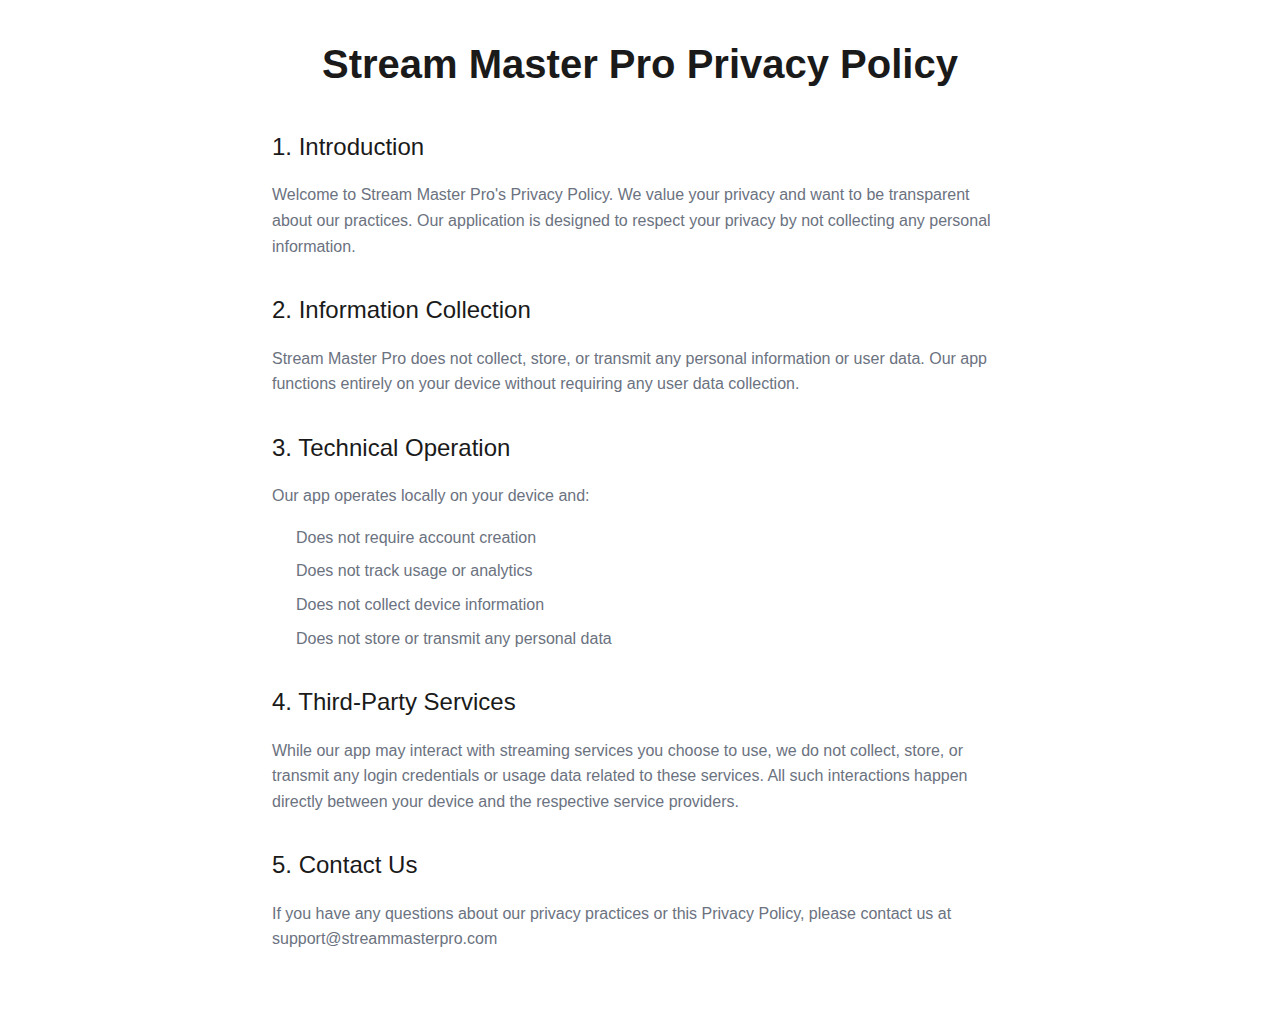
==== privacy-policy.html @ 633daacf "initial" ====
<!DOCTYPE html>
<html lang="en">

<head>
    <meta charset="UTF-8">
    <meta name="viewport" content="width=device-width, initial-scale=1.0">
    <title>Privacy Policy - Stream Master Pro</title>

    <!-- SEO Meta Tags -->
    <meta name="description"
        content="Privacy Policy for Stream Master Pro - Learn how we protect your privacy and handle your data.">
    <meta name="keywords" content="stream master pro, privacy policy, data protection, user privacy">

    <meta property="og:title" content="Privacy Policy - Stream Master Pro">
    <meta property="og:description"
        content="Privacy Policy for Stream Master Pro - Learn how we protect your privacy and handle your data.">
    <meta property="og:image" content="./files/meta-image.jpg">

    <!-- Existing CSS files -->
    <link rel="stylesheet" href="./files/jquery-ui.css">
    <link rel="stylesheet" href="./files/motion-ui.min.css">
    <link href="./files/app.css" rel="stylesheet" type="text/css">

    <!-- Custom styles -->
    <style>
        :root {
            --jive-yellow: #FFD84D;
            --jive-coral: #FF7E65;
            --jive-green: #4CD4A9;
            --jive-purple: #9B7EFF;
            --jive-blue: #65B1FF;
            --primary-900: #1A1A1A;
        }

        body {
            font-family: -apple-system, BlinkMacSystemFont, 'Segoe UI', Roboto, Oxygen, Ubuntu, Cantarell, sans-serif;
            margin: 0;
            padding: 0;
            background-color: white;
        }

        .nav-container {
            padding: 1.5rem 2rem;
            display: flex;
            justify-content: space-between;
            align-items: center;
            max-width: 1200px;
            margin: 0 auto;
        }

        .back-button {
            position: absolute;
            left: 2rem;
            display: flex;
            align-items: center;
            color: var(--primary-900);
            text-decoration: none;
            font-weight: 500;
            transition: color 0.2s;
        }

        .back-button:hover {
            color: var(--jive-coral);
        }

        .privacy-content {
            max-width: 800px;
            margin: 2rem auto;
            padding: 0 2rem;
            line-height: 1.6;
        }

        .privacy-title {
            font-size: 2.5rem;
            font-weight: 700;
            color: var(--primary-900);
            margin-bottom: 2rem;
            text-align: center;
        }

        .privacy-section {
            margin-bottom: 2rem;
        }

        .privacy-section h2 {
            color: var(--primary-900);
            font-size: 1.5rem;
            margin-bottom: 1rem;
        }

        .privacy-section p {
            color: #6B7280;
            margin-bottom: 1rem;
        }

        .privacy-section ul {
            color: #6B7280;
            margin-left: 1.5rem;
            margin-bottom: 1rem;
        }

        .privacy-section li {
            margin-bottom: 0.5rem;
        }
    </style>
</head>

<body>
    <div class="flex flex-col min-h-screen">

        <main class="privacy-content">
            <h1 class="privacy-title">Stream Master Pro Privacy Policy</h1>

            <div class="privacy-section">
                <h2>1. Introduction</h2>
                <p>Welcome to Stream Master Pro's Privacy Policy. We value your privacy and want to be transparent about
                    our practices. Our application is designed to respect your privacy by not collecting any personal
                    information.</p>
            </div>

            <div class="privacy-section">
                <h2>2. Information Collection</h2>
                <p>Stream Master Pro does not collect, store, or transmit any personal information or user data. Our app
                    functions entirely on your device without requiring any user data collection.</p>
            </div>

            <div class="privacy-section">
                <h2>3. Technical Operation</h2>
                <p>Our app operates locally on your device and:</p>
                <ul>
                    <li>Does not require account creation</li>
                    <li>Does not track usage or analytics</li>
                    <li>Does not collect device information</li>
                    <li>Does not store or transmit any personal data</li>
                </ul>
            </div>

            <div class="privacy-section">
                <h2>4. Third-Party Services</h2>
                <p>While our app may interact with streaming services you choose to use, we do not collect, store, or
                    transmit any login credentials or usage data related to these services. All such interactions happen
                    directly between your device and the respective service providers.</p>
            </div>

            <div class="privacy-section">
                <h2>5. Contact Us</h2>
                <p>If you have any questions about our privacy practices or this Privacy Policy, please contact us at
                    support@streammasterpro.com</p>
            </div>
        </main>

    </div>

    <!-- Existing JS files -->
    <script src="./files/jquery.min.js"></script>
    <script src="./files/jquery-ui.min.js"></script>
    <script src="./files/flowbite.min.js"></script>
</body>

</html>
---- files/motion-ui.min.css ----
.slide-in-down.mui-enter{transition-duration:.5s;transition-timing-function:linear;-webkit-transform:translateY(-100%);transform:translateY(-100%);transition-property:opacity,-webkit-transform;transition-property:transform,opacity;transition-property:transform,opacity,-webkit-transform;-webkit-backface-visibility:hidden;backface-visibility:hidden}.slide-in-left.mui-enter,.slide-in-up.mui-enter{transition-duration:.5s;transition-timing-function:linear;transition-property:opacity,-webkit-transform;-webkit-backface-visibility:hidden}.slide-in-down.mui-enter.mui-enter-active{-webkit-transform:translateY(0);transform:translateY(0)}.slide-in-left.mui-enter{-webkit-transform:translateX(-100%);transform:translateX(-100%);transition-property:transform,opacity;transition-property:transform,opacity,-webkit-transform;backface-visibility:hidden}.slide-in-left.mui-enter.mui-enter-active{-webkit-transform:translateX(0);transform:translateX(0)}.slide-in-up.mui-enter{-webkit-transform:translateY(100%);transform:translateY(100%);transition-property:transform,opacity;transition-property:transform,opacity,-webkit-transform;backface-visibility:hidden}.slide-in-right.mui-enter,.slide-out-down.mui-leave{transition-duration:.5s;transition-timing-function:linear;transition-property:opacity,-webkit-transform;-webkit-backface-visibility:hidden}.slide-in-up.mui-enter.mui-enter-active{-webkit-transform:translateY(0);transform:translateY(0)}.slide-in-right.mui-enter{-webkit-transform:translateX(100%);transform:translateX(100%);transition-property:transform,opacity;transition-property:transform,opacity,-webkit-transform;backface-visibility:hidden}.slide-in-right.mui-enter.mui-enter-active{-webkit-transform:translateX(0);transform:translateX(0)}.slide-out-down.mui-leave{-webkit-transform:translateY(0);transform:translateY(0);transition-property:transform,opacity;transition-property:transform,opacity,-webkit-transform;backface-visibility:hidden}.slide-out-right.mui-leave,.slide-out-up.mui-leave{transition-property:opacity,-webkit-transform;-webkit-backface-visibility:hidden;transition-duration:.5s;transition-timing-function:linear}.slide-out-down.mui-leave.mui-leave-active{-webkit-transform:translateY(100%);transform:translateY(100%)}.slide-out-right.mui-leave{-webkit-transform:translateX(0);transform:translateX(0);transition-property:transform,opacity;transition-property:transform,opacity,-webkit-transform;backface-visibility:hidden}.slide-out-right.mui-leave.mui-leave-active{-webkit-transform:translateX(100%);transform:translateX(100%)}.slide-out-up.mui-leave{-webkit-transform:translateY(0);transform:translateY(0);transition-property:transform,opacity;transition-property:transform,opacity,-webkit-transform;backface-visibility:hidden}.slide-out-up.mui-leave.mui-leave-active{-webkit-transform:translateY(-100%);transform:translateY(-100%)}.slide-out-left.mui-leave{transition-duration:.5s;transition-timing-function:linear;-webkit-transform:translateX(0);transform:translateX(0);transition-property:opacity,-webkit-transform;transition-property:transform,opacity;transition-property:transform,opacity,-webkit-transform;-webkit-backface-visibility:hidden;backface-visibility:hidden}.fade-in.mui-enter,.fade-out.mui-leave{transition-property:opacity;transition-duration:.5s;transition-timing-function:linear}.slide-out-left.mui-leave.mui-leave-active{-webkit-transform:translateX(-100%);transform:translateX(-100%)}.fade-in.mui-enter{opacity:0}.fade-in.mui-enter.mui-enter-active,.fade-out.mui-leave{opacity:1}.fade-out.mui-leave.mui-leave-active{opacity:0}.hinge-in-from-top.mui-enter{transition-duration:.5s;transition-timing-function:linear;-webkit-transform:perspective(2000px) rotateX(-90deg);transform:perspective(2000px) rotateX(-90deg);-webkit-transform-origin:top;transform-origin:top;transition-property:opacity,-webkit-transform;transition-property:transform,opacity;transition-property:transform,opacity,-webkit-transform;opacity:0}.hinge-in-from-bottom.mui-enter,.hinge-in-from-right.mui-enter{transition-duration:.5s;transition-timing-function:linear;transition-property:opacity,-webkit-transform}.hinge-in-from-top.mui-enter.mui-enter-active{-webkit-transform:perspective(2000px) rotate(0);transform:perspective(2000px) rotate(0);opacity:1}.hinge-in-from-right.mui-enter{-webkit-transform:perspective(2000px) rotateY(-90deg);transform:perspective(2000px) rotateY(-90deg);-webkit-transform-origin:right;transform-origin:right;transition-property:transform,opacity;transition-property:transform,opacity,-webkit-transform;opacity:0}.hinge-in-from-right.mui-enter.mui-enter-active{-webkit-transform:perspective(2000px) rotate(0);transform:perspective(2000px) rotate(0);opacity:1}.hinge-in-from-bottom.mui-enter{-webkit-transform:perspective(2000px) rotateX(90deg);transform:perspective(2000px) rotateX(90deg);-webkit-transform-origin:bottom;transform-origin:bottom;transition-property:transform,opacity;transition-property:transform,opacity,-webkit-transform;opacity:0}.hinge-in-from-left.mui-enter,.hinge-in-from-middle-x.mui-enter{transition-duration:.5s;transition-timing-function:linear;transition-property:opacity,-webkit-transform}.hinge-in-from-bottom.mui-enter.mui-enter-active{-webkit-transform:perspective(2000px) rotate(0);transform:perspective(2000px) rotate(0);opacity:1}.hinge-in-from-left.mui-enter{-webkit-transform:perspective(2000px) rotateY(90deg);transform:perspective(2000px) rotateY(90deg);-webkit-transform-origin:left;transform-origin:left;transition-property:transform,opacity;transition-property:transform,opacity,-webkit-transform;opacity:0}.hinge-in-from-left.mui-enter.mui-enter-active{-webkit-transform:perspective(2000px) rotate(0);transform:perspective(2000px) rotate(0);opacity:1}.hinge-in-from-middle-x.mui-enter{-webkit-transform:perspective(2000px) rotateX(-90deg);transform:perspective(2000px) rotateX(-90deg);-webkit-transform-origin:center;transform-origin:center;transition-property:transform,opacity;transition-property:transform,opacity,-webkit-transform;opacity:0}.hinge-in-from-middle-y.mui-enter,.hinge-out-from-top.mui-leave{transition-duration:.5s;transition-timing-function:linear;transition-property:opacity,-webkit-transform}.hinge-in-from-middle-x.mui-enter.mui-enter-active{-webkit-transform:perspective(2000px) rotate(0);transform:perspective(2000px) rotate(0);opacity:1}.hinge-in-from-middle-y.mui-enter{-webkit-transform:perspective(2000px) rotateY(-90deg);transform:perspective(2000px) rotateY(-90deg);-webkit-transform-origin:center;transform-origin:center;transition-property:transform,opacity;transition-property:transform,opacity,-webkit-transform;opacity:0}.hinge-in-from-middle-y.mui-enter.mui-enter-active{-webkit-transform:perspective(2000px) rotate(0);transform:perspective(2000px) rotate(0);opacity:1}.hinge-out-from-top.mui-leave{-webkit-transform:perspective(2000px) rotate(0);transform:perspective(2000px) rotate(0);-webkit-transform-origin:top;transform-origin:top;transition-property:transform,opacity;transition-property:transform,opacity,-webkit-transform;opacity:1}.hinge-out-from-bottom.mui-leave,.hinge-out-from-right.mui-leave{transition-duration:.5s;transition-timing-function:linear;transition-property:opacity,-webkit-transform}.hinge-out-from-top.mui-leave.mui-leave-active{-webkit-transform:perspective(2000px) rotateX(-90deg);transform:perspective(2000px) rotateX(-90deg);opacity:0}.hinge-out-from-right.mui-leave{-webkit-transform:perspective(2000px) rotate(0);transform:perspective(2000px) rotate(0);-webkit-transform-origin:right;transform-origin:right;transition-property:transform,opacity;transition-property:transform,opacity,-webkit-transform;opacity:1}.hinge-out-from-right.mui-leave.mui-leave-active{-webkit-transform:perspective(2000px) rotateY(-90deg);transform:perspective(2000px) rotateY(-90deg);opacity:0}.hinge-out-from-bottom.mui-leave{-webkit-transform:perspective(2000px) rotate(0);transform:perspective(2000px) rotate(0);-webkit-transform-origin:bottom;transform-origin:bottom;transition-property:transform,opacity;transition-property:transform,opacity,-webkit-transform;opacity:1}.hinge-out-from-left.mui-leave,.hinge-out-from-middle-x.mui-leave{transition-duration:.5s;transition-timing-function:linear;transition-property:opacity,-webkit-transform}.hinge-out-from-bottom.mui-leave.mui-leave-active{-webkit-transform:perspective(2000px) rotateX(90deg);transform:perspective(2000px) rotateX(90deg);opacity:0}.hinge-out-from-left.mui-leave{-webkit-transform:perspective(2000px) rotate(0);transform:perspective(2000px) rotate(0);-webkit-transform-origin:left;transform-origin:left;transition-property:transform,opacity;transition-property:transform,opacity,-webkit-transform;opacity:1}.hinge-out-from-left.mui-leave.mui-leave-active{-webkit-transform:perspective(2000px) rotateY(90deg);transform:perspective(2000px) rotateY(90deg);opacity:0}.hinge-out-from-middle-x.mui-leave{-webkit-transform:perspective(2000px) rotate(0);transform:perspective(2000px) rotate(0);-webkit-transform-origin:center;transform-origin:center;transition-property:transform,opacity;transition-property:transform,opacity,-webkit-transform;opacity:1}.hinge-out-from-middle-y.mui-leave,.scale-in-up.mui-enter{transition-duration:.5s;transition-timing-function:linear;transition-property:opacity,-webkit-transform}.hinge-out-from-middle-x.mui-leave.mui-leave-active{-webkit-transform:perspective(2000px) rotateX(-90deg);transform:perspective(2000px) rotateX(-90deg);opacity:0}.hinge-out-from-middle-y.mui-leave{-webkit-transform:perspective(2000px) rotate(0);transform:perspective(2000px) rotate(0);-webkit-transform-origin:center;transform-origin:center;transition-property:transform,opacity;transition-property:transform,opacity,-webkit-transform;opacity:1}.hinge-out-from-middle-y.mui-leave.mui-leave-active{-webkit-transform:perspective(2000px) rotateY(-90deg);transform:perspective(2000px) rotateY(-90deg);opacity:0}.scale-in-up.mui-enter{-webkit-transform:scale(.5);transform:scale(.5);transition-property:transform,opacity;transition-property:transform,opacity,-webkit-transform;opacity:0}.scale-in-down.mui-enter,.scale-out-up.mui-leave{transition-duration:.5s;transition-timing-function:linear;transition-property:opacity,-webkit-transform}.scale-in-up.mui-enter.mui-enter-active{-webkit-transform:scale(1);transform:scale(1);opacity:1}.scale-in-down.mui-enter{-webkit-transform:scale(1.5);transform:scale(1.5);transition-property:transform,opacity;transition-property:transform,opacity,-webkit-transform;opacity:0}.scale-in-down.mui-enter.mui-enter-active{-webkit-transform:scale(1);transform:scale(1);opacity:1}.scale-out-up.mui-leave{-webkit-transform:scale(1);transform:scale(1);transition-property:transform,opacity;transition-property:transform,opacity,-webkit-transform;opacity:1}.scale-out-down.mui-leave,.spin-in.mui-enter{transition-duration:.5s;transition-timing-function:linear;transition-property:opacity,-webkit-transform}.scale-out-up.mui-leave.mui-leave-active{-webkit-transform:scale(1.5);transform:scale(1.5);opacity:0}.scale-out-down.mui-leave{-webkit-transform:scale(1);transform:scale(1);transition-property:transform,opacity;transition-property:transform,opacity,-webkit-transform;opacity:1}.scale-out-down.mui-leave.mui-leave-active{-webkit-transform:scale(.5);transform:scale(.5);opacity:0}.spin-in.mui-enter{-webkit-transform:rotate(-.75turn);transform:rotate(-.75turn);transition-property:transform,opacity;transition-property:transform,opacity,-webkit-transform;opacity:0}.spin-in-ccw.mui-enter,.spin-out.mui-leave{transition-property:opacity,-webkit-transform;transition-duration:.5s;transition-timing-function:linear}.spin-in.mui-enter.mui-enter-active{-webkit-transform:rotate(0);transform:rotate(0);opacity:1}.spin-out.mui-leave{-webkit-transform:rotate(0);transform:rotate(0);transition-property:transform,opacity;transition-property:transform,opacity,-webkit-transform;opacity:1}.spin-out.mui-leave.mui-leave-active{-webkit-transform:rotate(.75turn);transform:rotate(.75turn);opacity:0}.spin-in-ccw.mui-enter{-webkit-transform:rotate(.75turn);transform:rotate(.75turn);transition-property:transform,opacity;transition-property:transform,opacity,-webkit-transform;opacity:0}.spin-in-ccw.mui-enter.mui-enter-active{-webkit-transform:rotate(0);transform:rotate(0);opacity:1}.spin-out-ccw.mui-leave{transition-duration:.5s;transition-timing-function:linear;-webkit-transform:rotate(0);transform:rotate(0);transition-property:opacity,-webkit-transform;transition-property:transform,opacity;transition-property:transform,opacity,-webkit-transform;opacity:1}.spin-out-ccw.mui-leave.mui-leave-active{-webkit-transform:rotate(-.75turn);transform:rotate(-.75turn);opacity:0}.slow{transition-duration:750ms!important}.linear{transition-timing-function:linear!important;-webkit-animation-timing-function:linear!important;animation-timing-function:linear!important}.ease{transition-timing-function:ease!important;-webkit-animation-timing-function:ease!important;animation-timing-function:ease!important}.ease-in{transition-timing-function:ease-in!important;-webkit-animation-timing-function:ease-in!important;animation-timing-function:ease-in!important}.ease-out{transition-timing-function:ease-out!important;-webkit-animation-timing-function:ease-out!important;animation-timing-function:ease-out!important}.ease-in-out{transition-timing-function:ease-in-out!important;-webkit-animation-timing-function:ease-in-out!important;animation-timing-function:ease-in-out!important}.bounce-in{transition-timing-function:cubic-bezier(.485,.155,.24,1.245)!important;-webkit-animation-timing-function:cubic-bezier(.485,.155,.24,1.245)!important;animation-timing-function:cubic-bezier(.485,.155,.24,1.245)!important}.bounce-out{transition-timing-function:cubic-bezier(.485,.155,.515,.845)!important;-webkit-animation-timing-function:cubic-bezier(.485,.155,.515,.845)!important;animation-timing-function:cubic-bezier(.485,.155,.515,.845)!important}.bounce-in-out{transition-timing-function:cubic-bezier(.76,-.245,.24,1.245)!important;-webkit-animation-timing-function:cubic-bezier(.76,-.245,.24,1.245)!important;animation-timing-function:cubic-bezier(.76,-.245,.24,1.245)!important}.short-delay{transition-delay:.3s!important;-webkit-animation-delay:.3s!important;animation-delay:.3s!important}.long-delay{transition-delay:.7s!important;-webkit-animation-delay:.7s!important;animation-delay:.7s!important}.shake{-webkit-animation-name:shake-7;animation-name:shake-7}@-webkit-keyframes shake-7{0%,10%,20%,30%,40%,50%,60%,70%,80%,90%{-webkit-transform:translateX(7%);transform:translateX(7%)}15%,25%,35%,45%,5%,55%,65%,75%,85%,95%{-webkit-transform:translateX(-7%);transform:translateX(-7%)}}@keyframes shake-7{0%,10%,20%,30%,40%,50%,60%,70%,80%,90%{-webkit-transform:translateX(7%);transform:translateX(7%)}15%,25%,35%,45%,5%,55%,65%,75%,85%,95%{-webkit-transform:translateX(-7%);transform:translateX(-7%)}}.spin-cw{-webkit-animation-name:spin-cw-1turn;animation-name:spin-cw-1turn}@-webkit-keyframes spin-cw-1turn{0%{-webkit-transform:rotate(-1turn);transform:rotate(-1turn)}100%{-webkit-transform:rotate(0);transform:rotate(0)}}.spin-ccw{-webkit-animation-name:spin-cw-1turn;animation-name:spin-cw-1turn}@keyframes spin-cw-1turn{0%,100%{-webkit-transform:rotate(0);transform:rotate(0)}100%{-webkit-transform:rotate(1turn);transform:rotate(1turn)}}.wiggle{-webkit-animation-name:wiggle-7deg;animation-name:wiggle-7deg}@-webkit-keyframes wiggle-7deg{40%,50%,60%{-webkit-transform:rotate(7deg);transform:rotate(7deg)}35%,45%,55%,65%{-webkit-transform:rotate(-7deg);transform:rotate(-7deg)}0%,100%,30%,70%{-webkit-transform:rotate(0);transform:rotate(0)}}@keyframes wiggle-7deg{40%,50%,60%{-webkit-transform:rotate(7deg);transform:rotate(7deg)}35%,45%,55%,65%{-webkit-transform:rotate(-7deg);transform:rotate(-7deg)}0%,100%,30%,70%{-webkit-transform:rotate(0);transform:rotate(0)}}.shake,.spin-ccw,.spin-cw,.wiggle{-webkit-animation-duration:.5s;animation-duration:.5s}.infinite{-webkit-animation-iteration-count:infinite;animation-iteration-count:infinite}.slow{-webkit-animation-duration:750ms!important;animation-duration:750ms!important}.fast{transition-duration:250ms!important;-webkit-animation-duration:250ms!important;animation-duration:250ms!important}
---- files/app.css ----
/*
! tailwindcss v3.3.3 | MIT License | https://tailwindcss.com
*/

/*
1. Prevent padding and border from affecting element width. (https://github.com/mozdevs/cssremedy/issues/4)
2. Allow adding a border to an element by just adding a border-width. (https://github.com/tailwindcss/tailwindcss/pull/116)
*/

*,
::before,
::after {
  box-sizing: border-box;
  /* 1 */
  border-width: 0;
  /* 2 */
  border-style: solid;
  /* 2 */
  border-color: #E5E7EB;
  /* 2 */
}

::before,
::after {
  --tw-content: '';
}

/*
1. Use a consistent sensible line-height in all browsers.
2. Prevent adjustments of font size after orientation changes in iOS.
3. Use a more readable tab size.
4. Use the user's configured `sans` font-family by default.
5. Use the user's configured `sans` font-feature-settings by default.
6. Use the user's configured `sans` font-variation-settings by default.
*/

html {
  line-height: 1.5;
  /* 1 */
  -webkit-text-size-adjust: 100%;
  /* 2 */
  -moz-tab-size: 4;
  /* 3 */
  -o-tab-size: 4;
     tab-size: 4;
  /* 3 */
  font-family: Uncut Sans, ui-sans-serif, system-ui, -apple-system, BlinkMacSystemFont, "Segoe UI", Roboto, "Helvetica Neue", Arial, "Noto Sans", sans-serif, "Apple Color Emoji", "Segoe UI Emoji", "Segoe UI Symbol", "Noto Color Emoji";
  /* 4 */
  font-feature-settings: normal;
  /* 5 */
  font-variation-settings: normal;
  /* 6 */
}

/*
1. Remove the margin in all browsers.
2. Inherit line-height from `html` so users can set them as a class directly on the `html` element.
*/

body {
  margin: 0;
  /* 1 */
  line-height: inherit;
  /* 2 */
}

/*
1. Add the correct height in Firefox.
2. Correct the inheritance of border color in Firefox. (https://bugzilla.mozilla.org/show_bug.cgi?id=190655)
3. Ensure horizontal rules are visible by default.
*/

hr {
  height: 0;
  /* 1 */
  color: inherit;
  /* 2 */
  border-top-width: 1px;
  /* 3 */
}

/*
Add the correct text decoration in Chrome, Edge, and Safari.
*/

abbr:where([title]) {
  -webkit-text-decoration: underline dotted;
          text-decoration: underline dotted;
}

/*
Remove the default font size and weight for headings.
*/

h1,
h2,
h3,
h4,
h5,
h6 {
  font-size: inherit;
  font-weight: inherit;
}

/*
Reset links to optimize for opt-in styling instead of opt-out.
*/

a {
  color: inherit;
  text-decoration: inherit;
}

/*
Add the correct font weight in Edge and Safari.
*/

b,
strong {
  font-weight: bolder;
}

/*
1. Use the user's configured `mono` font family by default.
2. Correct the odd `em` font sizing in all browsers.
*/

code,
kbd,
samp,
pre {
  font-family: ui-monospace, SFMono-Regular, Menlo, Monaco, Consolas, "Liberation Mono", "Courier New", monospace;
  /* 1 */
  font-size: 1em;
  /* 2 */
}

/*
Add the correct font size in all browsers.
*/

small {
  font-size: 80%;
}

/*
Prevent `sub` and `sup` elements from affecting the line height in all browsers.
*/

sub,
sup {
  font-size: 75%;
  line-height: 0;
  position: relative;
  vertical-align: baseline;
}

sub {
  bottom: -0.25em;
}

sup {
  top: -0.5em;
}

/*
1. Remove text indentation from table contents in Chrome and Safari. (https://bugs.chromium.org/p/chromium/issues/detail?id=999088, https://bugs.webkit.org/show_bug.cgi?id=201297)
2. Correct table border color inheritance in all Chrome and Safari. (https://bugs.chromium.org/p/chromium/issues/detail?id=935729, https://bugs.webkit.org/show_bug.cgi?id=195016)
3. Remove gaps between table borders by default.
*/

table {
  text-indent: 0;
  /* 1 */
  border-color: inherit;
  /* 2 */
  border-collapse: collapse;
  /* 3 */
}

/*
1. Change the font styles in all browsers.
2. Remove the margin in Firefox and Safari.
3. Remove default padding in all browsers.
*/

button,
input,
optgroup,
select,
textarea {
  font-family: inherit;
  /* 1 */
  font-feature-settings: inherit;
  /* 1 */
  font-variation-settings: inherit;
  /* 1 */
  font-size: 100%;
  /* 1 */
  font-weight: inherit;
  /* 1 */
  line-height: inherit;
  /* 1 */
  color: inherit;
  /* 1 */
  margin: 0;
  /* 2 */
  padding: 0;
  /* 3 */
}

/*
Remove the inheritance of text transform in Edge and Firefox.
*/

button,
select {
  text-transform: none;
}

/*
1. Correct the inability to style clickable types in iOS and Safari.
2. Remove default button styles.
*/

button,
[type='button'],
[type='reset'],
[type='submit'] {
  -webkit-appearance: button;
  /* 1 */
  background-color: transparent;
  /* 2 */
  background-image: none;
  /* 2 */
}

/*
Use the modern Firefox focus style for all focusable elements.
*/

:-moz-focusring {
  outline: auto;
}

/*
Remove the additional `:invalid` styles in Firefox. (https://github.com/mozilla/gecko-dev/blob/2f9eacd9d3d995c937b4251a5557d95d494c9be1/layout/style/res/forms.css#L728-L737)
*/

:-moz-ui-invalid {
  box-shadow: none;
}

/*
Add the correct vertical alignment in Chrome and Firefox.
*/

progress {
  vertical-align: baseline;
}

/*
Correct the cursor style of increment and decrement buttons in Safari.
*/

::-webkit-inner-spin-button,
::-webkit-outer-spin-button {
  height: auto;
}

/*
1. Correct the odd appearance in Chrome and Safari.
2. Correct the outline style in Safari.
*/

[type='search'] {
  -webkit-appearance: textfield;
  /* 1 */
  outline-offset: -2px;
  /* 2 */
}

/*
Remove the inner padding in Chrome and Safari on macOS.
*/

::-webkit-search-decoration {
  -webkit-appearance: none;
}

/*
1. Correct the inability to style clickable types in iOS and Safari.
2. Change font properties to `inherit` in Safari.
*/

::-webkit-file-upload-button {
  -webkit-appearance: button;
  /* 1 */
  font: inherit;
  /* 2 */
}

/*
Add the correct display in Chrome and Safari.
*/

summary {
  display: list-item;
}

/*
Removes the default spacing and border for appropriate elements.
*/

blockquote,
dl,
dd,
h1,
h2,
h3,
h4,
h5,
h6,
hr,
figure,
p,
pre {
  margin: 0;
}

fieldset {
  margin: 0;
  padding: 0;
}

legend {
  padding: 0;
}

ol,
ul,
menu {
  list-style: none;
  margin: 0;
  padding: 0;
}

/*
Reset default styling for dialogs.
*/

dialog {
  padding: 0;
}

/*
Prevent resizing textareas horizontally by default.
*/

textarea {
  resize: vertical;
}

/*
1. Reset the default placeholder opacity in Firefox. (https://github.com/tailwindlabs/tailwindcss/issues/3300)
2. Set the default placeholder color to the user's configured gray 400 color.
*/

input::-moz-placeholder, textarea::-moz-placeholder {
  opacity: 1;
  /* 1 */
  color: #9CA3AF;
  /* 2 */
}

input::placeholder,
textarea::placeholder {
  opacity: 1;
  /* 1 */
  color: #9CA3AF;
  /* 2 */
}

/*
Set the default cursor for buttons.
*/

button,
[role="button"] {
  cursor: pointer;
}

/*
Make sure disabled buttons don't get the pointer cursor.
*/

:disabled {
  cursor: default;
}

/*
1. Make replaced elements `display: block` by default. (https://github.com/mozdevs/cssremedy/issues/14)
2. Add `vertical-align: middle` to align replaced elements more sensibly by default. (https://github.com/jensimmons/cssremedy/issues/14#issuecomment-634934210)
   This can trigger a poorly considered lint error in some tools but is included by design.
*/

img,
svg,
video,
canvas,
audio,
iframe,
embed,
object {
  display: block;
  /* 1 */
  vertical-align: middle;
  /* 2 */
}

/*
Constrain images and videos to the parent width and preserve their intrinsic aspect ratio. (https://github.com/mozdevs/cssremedy/issues/14)
*/

img,
video {
  max-width: 100%;
  height: auto;
}

/* Make elements with the HTML hidden attribute stay hidden by default */

[hidden] {
  display: none;
}

.tooltip-arrow,.tooltip-arrow:before {
  position: absolute;
  width: 8px;
  height: 8px;
  background: inherit;
}

.tooltip-arrow {
  visibility: hidden;
}

.tooltip-arrow:before {
  content: "";
  visibility: visible;
  transform: rotate(45deg);
}

[data-tooltip-style^='light'] + .tooltip > .tooltip-arrow:before {
  border-style: solid;
  border-color: #e5e7eb;
}

[data-tooltip-style^='light'] + .tooltip[data-popper-placement^='top'] > .tooltip-arrow:before {
  border-bottom-width: 1px;
  border-right-width: 1px;
}

[data-tooltip-style^='light'] + .tooltip[data-popper-placement^='right'] > .tooltip-arrow:before {
  border-bottom-width: 1px;
  border-left-width: 1px;
}

[data-tooltip-style^='light'] + .tooltip[data-popper-placement^='bottom'] > .tooltip-arrow:before {
  border-top-width: 1px;
  border-left-width: 1px;
}

[data-tooltip-style^='light'] + .tooltip[data-popper-placement^='left'] > .tooltip-arrow:before {
  border-top-width: 1px;
  border-right-width: 1px;
}

.tooltip[data-popper-placement^='top'] > .tooltip-arrow {
  bottom: -4px;
}

.tooltip[data-popper-placement^='bottom'] > .tooltip-arrow {
  top: -4px;
}

.tooltip[data-popper-placement^='left'] > .tooltip-arrow {
  right: -4px;
}

.tooltip[data-popper-placement^='right'] > .tooltip-arrow {
  left: -4px;
}

.tooltip.invisible > .tooltip-arrow:before {
  visibility: hidden;
}

[data-popper-arrow],[data-popper-arrow]:before {
  position: absolute;
  width: 8px;
  height: 8px;
  background: inherit;
}

[data-popper-arrow] {
  visibility: hidden;
}

[data-popper-arrow]:before {
  content: "";
  visibility: visible;
  transform: rotate(45deg);
}

[data-popper-arrow]:after {
  content: "";
  visibility: visible;
  transform: rotate(45deg);
  position: absolute;
  width: 9px;
  height: 9px;
  background: inherit;
}

[role="tooltip"] > [data-popper-arrow]:before {
  border-style: solid;
  border-color: #e5e7eb;
}

.dark [role="tooltip"] > [data-popper-arrow]:before {
  border-style: solid;
  border-color: #4b5563;
}

[role="tooltip"] > [data-popper-arrow]:after {
  border-style: solid;
  border-color: #e5e7eb;
}

.dark [role="tooltip"] > [data-popper-arrow]:after {
  border-style: solid;
  border-color: #4b5563;
}

[data-popover][role="tooltip"][data-popper-placement^='top'] > [data-popper-arrow]:before {
  border-bottom-width: 1px;
  border-right-width: 1px;
}

[data-popover][role="tooltip"][data-popper-placement^='top'] > [data-popper-arrow]:after {
  border-bottom-width: 1px;
  border-right-width: 1px;
}

[data-popover][role="tooltip"][data-popper-placement^='right'] > [data-popper-arrow]:before {
  border-bottom-width: 1px;
  border-left-width: 1px;
}

[data-popover][role="tooltip"][data-popper-placement^='right'] > [data-popper-arrow]:after {
  border-bottom-width: 1px;
  border-left-width: 1px;
}

[data-popover][role="tooltip"][data-popper-placement^='bottom'] > [data-popper-arrow]:before {
  border-top-width: 1px;
  border-left-width: 1px;
}

[data-popover][role="tooltip"][data-popper-placement^='bottom'] > [data-popper-arrow]:after {
  border-top-width: 1px;
  border-left-width: 1px;
}

[data-popover][role="tooltip"][data-popper-placement^='left'] > [data-popper-arrow]:before {
  border-top-width: 1px;
  border-right-width: 1px;
}

[data-popover][role="tooltip"][data-popper-placement^='left'] > [data-popper-arrow]:after {
  border-top-width: 1px;
  border-right-width: 1px;
}

[data-popover][role="tooltip"][data-popper-placement^='top'] > [data-popper-arrow] {
  bottom: -5px;
}

[data-popover][role="tooltip"][data-popper-placement^='bottom'] > [data-popper-arrow] {
  top: -5px;
}

[data-popover][role="tooltip"][data-popper-placement^='left'] > [data-popper-arrow] {
  right: -5px;
}

[data-popover][role="tooltip"][data-popper-placement^='right'] > [data-popper-arrow] {
  left: -5px;
}

[role="tooltip"].invisible > [data-popper-arrow]:before {
  visibility: hidden;
}

[role="tooltip"].invisible > [data-popper-arrow]:after {
  visibility: hidden;
}

[type='text'],[type='email'],[type='url'],[type='password'],[type='number'],[type='date'],[type='datetime-local'],[type='month'],[type='search'],[type='tel'],[type='time'],[type='week'],[multiple],textarea,select {
  -webkit-appearance: none;
     -moz-appearance: none;
          appearance: none;
  background-color: #fff;
  border-color: #6B7280;
  border-width: 1px;
  border-radius: 0px;
  padding-top: 0.5rem;
  padding-right: 0.75rem;
  padding-bottom: 0.5rem;
  padding-left: 0.75rem;
  font-size: 1rem;
  line-height: 1.5rem;
  --tw-shadow: 0 0 #0000;
}

[type='text']:focus, [type='email']:focus, [type='url']:focus, [type='password']:focus, [type='number']:focus, [type='date']:focus, [type='datetime-local']:focus, [type='month']:focus, [type='search']:focus, [type='tel']:focus, [type='time']:focus, [type='week']:focus, [multiple]:focus, textarea:focus, select:focus {
  outline: 2px solid transparent;
  outline-offset: 2px;
  --tw-ring-inset: var(--tw-empty,/*!*/ /*!*/);
  --tw-ring-offset-width: 0px;
  --tw-ring-offset-color: #fff;
  --tw-ring-color: #1C64F2;
  --tw-ring-offset-shadow: var(--tw-ring-inset) 0 0 0 var(--tw-ring-offset-width) var(--tw-ring-offset-color);
  --tw-ring-shadow: var(--tw-ring-inset) 0 0 0 calc(1px + var(--tw-ring-offset-width)) var(--tw-ring-color);
  box-shadow: var(--tw-ring-offset-shadow), var(--tw-ring-shadow), var(--tw-shadow);
  border-color: #1C64F2;
}

input::-moz-placeholder, textarea::-moz-placeholder {
  color: #6B7280;
  opacity: 1;
}

input::placeholder,textarea::placeholder {
  color: #6B7280;
  opacity: 1;
}

::-webkit-datetime-edit-fields-wrapper {
  padding: 0;
}

::-webkit-date-and-time-value {
  min-height: 1.5em;
}

select:not([size]) {
  background-image: url("data:image/svg+xml,%3csvg aria-hidden='true' xmlns='http://www.w3.org/2000/svg' fill='none' viewBox='0 0 10 6'%3e %3cpath stroke='%236B7280' stroke-linecap='round' stroke-linejoin='round' stroke-width='2' d='m1 1 4 4 4-4'/%3e %3c/svg%3e");
  background-position: right 0.75rem center;
  background-repeat: no-repeat;
  background-size: 0.75em 0.75em;
  padding-right: 2.5rem;
  -webkit-print-color-adjust: exact;
          print-color-adjust: exact;
}

[multiple] {
  background-image: initial;
  background-position: initial;
  background-repeat: unset;
  background-size: initial;
  padding-right: 0.75rem;
  -webkit-print-color-adjust: unset;
          print-color-adjust: unset;
}

[type='checkbox'],[type='radio'] {
  -webkit-appearance: none;
     -moz-appearance: none;
          appearance: none;
  padding: 0;
  -webkit-print-color-adjust: exact;
          print-color-adjust: exact;
  display: inline-block;
  vertical-align: middle;
  background-origin: border-box;
  -webkit-user-select: none;
     -moz-user-select: none;
          user-select: none;
  flex-shrink: 0;
  height: 1rem;
  width: 1rem;
  color: #1C64F2;
  background-color: #fff;
  border-color: #6B7280;
  border-width: 1px;
  --tw-shadow: 0 0 #0000;
}

[type='checkbox'] {
  border-radius: 0px;
}

[type='radio'] {
  border-radius: 100%;
}

[type='checkbox']:focus,[type='radio']:focus {
  outline: 2px solid transparent;
  outline-offset: 2px;
  --tw-ring-inset: var(--tw-empty,/*!*/ /*!*/);
  --tw-ring-offset-width: 2px;
  --tw-ring-offset-color: #fff;
  --tw-ring-color: #1C64F2;
  --tw-ring-offset-shadow: var(--tw-ring-inset) 0 0 0 var(--tw-ring-offset-width) var(--tw-ring-offset-color);
  --tw-ring-shadow: var(--tw-ring-inset) 0 0 0 calc(2px + var(--tw-ring-offset-width)) var(--tw-ring-color);
  box-shadow: var(--tw-ring-offset-shadow), var(--tw-ring-shadow), var(--tw-shadow);
}

[type='checkbox']:checked,[type='radio']:checked,.dark [type='checkbox']:checked,.dark [type='radio']:checked {
  border-color: transparent;
  background-color: currentColor;
  background-size: 0.55em 0.55em;
  background-position: center;
  background-repeat: no-repeat;
}

[type='checkbox']:checked {
  background-image: url("data:image/svg+xml,%3csvg aria-hidden='true' xmlns='http://www.w3.org/2000/svg' fill='none' viewBox='0 0 16 12'%3e %3cpath stroke='white' stroke-linecap='round' stroke-linejoin='round' stroke-width='3' d='M1 5.917 5.724 10.5 15 1.5'/%3e %3c/svg%3e");
  background-repeat: no-repeat;
  background-size: 0.55em 0.55em;
  -webkit-print-color-adjust: exact;
          print-color-adjust: exact;
}

[type='radio']:checked {
  background-image: url("data:image/svg+xml,%3csvg viewBox='0 0 16 16' fill='white' xmlns='http://www.w3.org/2000/svg'%3e%3ccircle cx='8' cy='8' r='3'/%3e%3c/svg%3e");
  background-size: 1em 1em;
}

.dark [type='radio']:checked {
  background-image: url("data:image/svg+xml,%3csvg viewBox='0 0 16 16' fill='white' xmlns='http://www.w3.org/2000/svg'%3e%3ccircle cx='8' cy='8' r='3'/%3e%3c/svg%3e");
  background-size: 1em 1em;
}

[type='checkbox']:indeterminate {
  background-image: url("data:image/svg+xml,%3csvg aria-hidden='true' xmlns='http://www.w3.org/2000/svg' fill='none' viewBox='0 0 16 12'%3e %3cpath stroke='white' stroke-linecap='round' stroke-linejoin='round' stroke-width='3' d='M1 5.917 5.724 10.5 15 1.5'/%3e %3c/svg%3e");
  background-color: currentColor;
  border-color: transparent;
  background-position: center;
  background-repeat: no-repeat;
  background-size: 0.55em 0.55em;
  -webkit-print-color-adjust: exact;
          print-color-adjust: exact;
}

[type='checkbox']:indeterminate:hover,[type='checkbox']:indeterminate:focus {
  border-color: transparent;
  background-color: currentColor;
}

[type='file'] {
  background: unset;
  border-color: inherit;
  border-width: 0;
  border-radius: 0;
  padding: 0;
  font-size: unset;
  line-height: inherit;
}

[type='file']:focus {
  outline: 1px auto inherit;
}

input[type=file]::file-selector-button {
  color: white;
  background: #1F2937;
  border: 0;
  font-weight: 500;
  font-size: 0.875rem;
  cursor: pointer;
  padding-top: 0.625rem;
  padding-bottom: 0.625rem;
  padding-left: 2rem;
  padding-right: 1rem;
  -webkit-margin-start: -1rem;
          margin-inline-start: -1rem;
  -webkit-margin-end: 1rem;
          margin-inline-end: 1rem;
}

input[type=file]::file-selector-button:hover {
  background: #374151;
}

.dark input[type=file]::file-selector-button {
  color: white;
  background: #4B5563;
}

.dark input[type=file]::file-selector-button:hover {
  background: #6B7280;
}

input[type="range"]::-webkit-slider-thumb {
  height: 1.25rem;
  width: 1.25rem;
  background: #1C64F2;
  border-radius: 9999px;
  border: 0;
  appearance: none;
  -moz-appearance: none;
  -webkit-appearance: none;
  cursor: pointer;
}

input[type="range"]:disabled::-webkit-slider-thumb {
  background: #9CA3AF;
}

.dark input[type="range"]:disabled::-webkit-slider-thumb {
  background: #6B7280;
}

input[type="range"]:focus::-webkit-slider-thumb {
  outline: 2px solid transparent;
  outline-offset: 2px;
  --tw-ring-offset-shadow: var(--tw-ring-inset) 0 0 0 var(--tw-ring-offset-width) var(--tw-ring-offset-color);
  --tw-ring-shadow: var(--tw-ring-inset) 0 0 0 calc(4px + var(--tw-ring-offset-width)) var(--tw-ring-color);
  box-shadow: var(--tw-ring-offset-shadow), var(--tw-ring-shadow), var(--tw-shadow, 0 0 #0000);
  --tw-ring-opacity: 1px;
  --tw-ring-color: rgb(164 202 254 / var(--tw-ring-opacity));
}

input[type="range"]::-moz-range-thumb {
  height: 1.25rem;
  width: 1.25rem;
  background: #1C64F2;
  border-radius: 9999px;
  border: 0;
  appearance: none;
  -moz-appearance: none;
  -webkit-appearance: none;
  cursor: pointer;
}

input[type="range"]:disabled::-moz-range-thumb {
  background: #9CA3AF;
}

.dark input[type="range"]:disabled::-moz-range-thumb {
  background: #6B7280;
}

input[type="range"]::-moz-range-progress {
  background: #3F83F8;
}

input[type="range"]::-ms-fill-lower {
  background: #3F83F8;
}

.toggle-bg:after {
  content: "";
  position: absolute;
  top: 0.125rem;
  left: 0.125rem;
  background: white;
  border-color: #D1D5DB;
  border-width: 1px;
  border-radius: 9999px;
  height: 1.25rem;
  width: 1.25rem;
  transition-property: background-color,border-color,color,fill,stroke,opacity,box-shadow,transform,filter,backdrop-filter,-webkit-backdrop-filter;
  transition-duration: .15s;
  box-shadow: var(--tw-ring-inset) 0 0 0 calc(0px + var(--tw-ring-offset-width)) var(--tw-ring-color);
}

input:checked + .toggle-bg:after {
  transform: translateX(100%);;
  border-color: white;
}

input:checked + .toggle-bg {
  background: #1C64F2;
  border-color: #1C64F2;
}

*, ::before, ::after {
  --tw-border-spacing-x: 0;
  --tw-border-spacing-y: 0;
  --tw-translate-x: 0;
  --tw-translate-y: 0;
  --tw-rotate: 0;
  --tw-skew-x: 0;
  --tw-skew-y: 0;
  --tw-scale-x: 1;
  --tw-scale-y: 1;
  --tw-pan-x:  ;
  --tw-pan-y:  ;
  --tw-pinch-zoom:  ;
  --tw-scroll-snap-strictness: proximity;
  --tw-gradient-from-position:  ;
  --tw-gradient-via-position:  ;
  --tw-gradient-to-position:  ;
  --tw-ordinal:  ;
  --tw-slashed-zero:  ;
  --tw-numeric-figure:  ;
  --tw-numeric-spacing:  ;
  --tw-numeric-fraction:  ;
  --tw-ring-inset:  ;
  --tw-ring-offset-width: 0px;
  --tw-ring-offset-color: #fff;
  --tw-ring-color: rgb(63 131 248 / 0.5);
  --tw-ring-offset-shadow: 0 0 #0000;
  --tw-ring-shadow: 0 0 #0000;
  --tw-shadow: 0 0 #0000;
  --tw-shadow-colored: 0 0 #0000;
  --tw-blur:  ;
  --tw-brightness:  ;
  --tw-contrast:  ;
  --tw-grayscale:  ;
  --tw-hue-rotate:  ;
  --tw-invert:  ;
  --tw-saturate:  ;
  --tw-sepia:  ;
  --tw-drop-shadow:  ;
  --tw-backdrop-blur:  ;
  --tw-backdrop-brightness:  ;
  --tw-backdrop-contrast:  ;
  --tw-backdrop-grayscale:  ;
  --tw-backdrop-hue-rotate:  ;
  --tw-backdrop-invert:  ;
  --tw-backdrop-opacity:  ;
  --tw-backdrop-saturate:  ;
  --tw-backdrop-sepia:  ;
}

::backdrop {
  --tw-border-spacing-x: 0;
  --tw-border-spacing-y: 0;
  --tw-translate-x: 0;
  --tw-translate-y: 0;
  --tw-rotate: 0;
  --tw-skew-x: 0;
  --tw-skew-y: 0;
  --tw-scale-x: 1;
  --tw-scale-y: 1;
  --tw-pan-x:  ;
  --tw-pan-y:  ;
  --tw-pinch-zoom:  ;
  --tw-scroll-snap-strictness: proximity;
  --tw-gradient-from-position:  ;
  --tw-gradient-via-position:  ;
  --tw-gradient-to-position:  ;
  --tw-ordinal:  ;
  --tw-slashed-zero:  ;
  --tw-numeric-figure:  ;
  --tw-numeric-spacing:  ;
  --tw-numeric-fraction:  ;
  --tw-ring-inset:  ;
  --tw-ring-offset-width: 0px;
  --tw-ring-offset-color: #fff;
  --tw-ring-color: rgb(63 131 248 / 0.5);
  --tw-ring-offset-shadow: 0 0 #0000;
  --tw-ring-shadow: 0 0 #0000;
  --tw-shadow: 0 0 #0000;
  --tw-shadow-colored: 0 0 #0000;
  --tw-blur:  ;
  --tw-brightness:  ;
  --tw-contrast:  ;
  --tw-grayscale:  ;
  --tw-hue-rotate:  ;
  --tw-invert:  ;
  --tw-saturate:  ;
  --tw-sepia:  ;
  --tw-drop-shadow:  ;
  --tw-backdrop-blur:  ;
  --tw-backdrop-brightness:  ;
  --tw-backdrop-contrast:  ;
  --tw-backdrop-grayscale:  ;
  --tw-backdrop-hue-rotate:  ;
  --tw-backdrop-invert:  ;
  --tw-backdrop-opacity:  ;
  --tw-backdrop-saturate:  ;
  --tw-backdrop-sepia:  ;
}

.container {
  width: 100%;
}

@media (min-width: 640px) {
  .container {
    max-width: 640px;
  }
}

@media (min-width: 768px) {
  .container {
    max-width: 768px;
  }
}

@media (min-width: 1024px) {
  .container {
    max-width: 1024px;
  }
}

@media (min-width: 1280px) {
  .container {
    max-width: 1280px;
  }
}

@media (min-width: 1536px) {
  .container {
    max-width: 1536px;
  }
}

.sr-only {
  position: absolute;
  width: 1px;
  height: 1px;
  padding: 0;
  margin: -1px;
  overflow: hidden;
  clip: rect(0, 0, 0, 0);
  white-space: nowrap;
  border-width: 0;
}

.pointer-events-none {
  pointer-events: none;
}

.visible {
  visibility: visible;
}

.invisible {
  visibility: hidden;
}

.collapse {
  visibility: collapse;
}

.static {
  position: static;
}

.fixed {
  position: fixed;
}

.absolute {
  position: absolute;
}

.relative {
  position: relative;
}

.inset-0 {
  inset: 0px;
}

.inset-y-0 {
  top: 0px;
  bottom: 0px;
}

.bottom-0 {
  bottom: 0px;
}

.bottom-\[60px\] {
  bottom: 60px;
}

.left-0 {
  left: 0px;
}

.left-1\/2 {
  left: 50%;
}

.right-0 {
  right: 0px;
}

.right-3 {
  right: 0.75rem;
}

.top-0 {
  top: 0px;
}

.top-1 {
  top: 0.25rem;
}

.top-3 {
  top: 0.75rem;
}

.z-0 {
  z-index: 0;
}

.z-10 {
  z-index: 10;
}

.z-20 {
  z-index: 20;
}

.z-30 {
  z-index: 30;
}

.z-40 {
  z-index: 40;
}

.z-50 {
  z-index: 50;
}

.z-\[999999999\] {
  z-index: 999999999;
}

.col-span-1 {
  grid-column: span 1 / span 1;
}

.col-span-2 {
  grid-column: span 2 / span 2;
}

.m-4 {
  margin: 1rem;
}

.mx-2 {
  margin-left: 0.5rem;
  margin-right: 0.5rem;
}

.mx-4 {
  margin-left: 1rem;
  margin-right: 1rem;
}

.mx-auto {
  margin-left: auto;
  margin-right: auto;
}

.my-4 {
  margin-top: 1rem;
  margin-bottom: 1rem;
}

.my-8 {
  margin-top: 2rem;
  margin-bottom: 2rem;
}

.-ml-1 {
  margin-left: -0.25rem;
}

.mb-0 {
  margin-bottom: 0px;
}

.mb-0\.5 {
  margin-bottom: 0.125rem;
}

.mb-1 {
  margin-bottom: 0.25rem;
}

.mb-10 {
  margin-bottom: 2.5rem;
}

.mb-2 {
  margin-bottom: 0.5rem;
}

.mb-3 {
  margin-bottom: 0.75rem;
}

.mb-3\.5 {
  margin-bottom: 0.875rem;
}

.mb-4 {
  margin-bottom: 1rem;
}

.mb-6 {
  margin-bottom: 1.5rem;
}

.mb-8 {
  margin-bottom: 2rem;
}

.ml-1 {
  margin-left: 0.25rem;
}

.ml-2 {
  margin-left: 0.5rem;
}

.ml-3 {
  margin-left: 0.75rem;
}

.ml-4 {
  margin-left: 1rem;
}

.ml-auto {
  margin-left: auto;
}

.mr-1 {
  margin-right: 0.25rem;
}

.mr-2 {
  margin-right: 0.5rem;
}

.mr-3 {
  margin-right: 0.75rem;
}

.mr-4 {
  margin-right: 1rem;
}

.mr-6 {
  margin-right: 1.5rem;
}

.mt-0 {
  margin-top: 0px;
}

.mt-1 {
  margin-top: 0.25rem;
}

.mt-10 {
  margin-top: 2.5rem;
}

.mt-2 {
  margin-top: 0.5rem;
}

.mt-24 {
  margin-top: 6rem;
}

.mt-4 {
  margin-top: 1rem;
}

.mt-6 {
  margin-top: 1.5rem;
}

.mt-8 {
  margin-top: 2rem;
}

.block {
  display: block;
}

.inline-block {
  display: inline-block;
}

.inline {
  display: inline;
}

.flex {
  display: flex;
}

.inline-flex {
  display: inline-flex;
}

.table {
  display: table;
}

.grid {
  display: grid;
}

.hidden {
  display: none;
}

.h-10 {
  height: 2.5rem;
}

.h-12 {
  height: 3rem;
}

.h-16 {
  height: 4rem;
}

.h-20 {
  height: 5rem;
}

.h-24 {
  height: 6rem;
}

.h-3 {
  height: 0.75rem;
}

.h-4 {
  height: 1rem;
}

.h-5 {
  height: 1.25rem;
}

.h-56 {
  height: 14rem;
}

.h-6 {
  height: 1.5rem;
}

.h-8 {
  height: 2rem;
}

.h-9 {
  height: 2.25rem;
}

.h-\[calc\(100\%-1rem\)\] {
  height: calc(100% - 1rem);
}

.h-auto {
  height: auto;
}

.h-full {
  height: 100%;
}

.h-modal {
  height: calc(100% - 2rem);
}

.h-screen {
  height: 100vh;
}

.max-h-\[calc\(100vh-7rem\)\] {
  max-height: calc(100vh - 7rem);
}

.min-h-0 {
  min-height: 0px;
}

.min-h-\[calc\(100vh-386px\)\] {
  min-height: calc(100vh - 386px);
}

.min-h-screen {
  min-height: 100vh;
}

.w-1\/2 {
  width: 50%;
}

.w-10 {
  width: 2.5rem;
}

.w-12 {
  width: 3rem;
}

.w-16 {
  width: 4rem;
}

.w-20 {
  width: 5rem;
}

.w-24 {
  width: 6rem;
}

.w-3 {
  width: 0.75rem;
}

.w-3\/4 {
  width: 75%;
}

.w-4 {
  width: 1rem;
}

.w-40 {
  width: 10rem;
}

.w-44 {
  width: 11rem;
}

.w-48 {
  width: 12rem;
}

.w-5 {
  width: 1.25rem;
}

.w-56 {
  width: 14rem;
}

.w-6 {
  width: 1.5rem;
}

.w-64 {
  width: 16rem;
}

.w-8 {
  width: 2rem;
}

.w-\[52px\] {
  width: 52px;
}

.w-auto {
  width: auto;
}

.w-full {
  width: 100%;
}

.min-w-\[16rem\] {
  min-width: 16rem;
}

.max-w-2xl {
  max-width: 42rem;
}

.max-w-3xl {
  max-width: 48rem;
}

.max-w-7xl {
  max-width: 80rem;
}

.max-w-\[120px\] {
  max-width: 120px;
}

.max-w-\[200px\] {
  max-width: 200px;
}

.max-w-\[310px\] {
  max-width: 310px;
}

.max-w-\[640px\] {
  max-width: 640px;
}

.max-w-\[800px\] {
  max-width: 800px;
}

.max-w-full {
  max-width: 100%;
}

.max-w-lg {
  max-width: 32rem;
}

.max-w-md {
  max-width: 28rem;
}

.max-w-screen-lg {
  max-width: 1024px;
}

.max-w-screen-xl {
  max-width: 1280px;
}

.max-w-sm {
  max-width: 24rem;
}

.max-w-xl {
  max-width: 36rem;
}

.flex-1 {
  flex: 1 1 0%;
}

.flex-auto {
  flex: 1 1 auto;
}

.flex-initial {
  flex: 0 1 auto;
}

.flex-none {
  flex: none;
}

.flex-shrink {
  flex-shrink: 1;
}

.flex-shrink-0 {
  flex-shrink: 0;
}

.shrink-0 {
  flex-shrink: 0;
}

.flex-grow {
  flex-grow: 1;
}

.grow {
  flex-grow: 1;
}

.table-auto {
  table-layout: auto;
}

.-translate-x-1\/2 {
  --tw-translate-x: -50%;
  transform: translate(var(--tw-translate-x), var(--tw-translate-y)) rotate(var(--tw-rotate)) skewX(var(--tw-skew-x)) skewY(var(--tw-skew-y)) scaleX(var(--tw-scale-x)) scaleY(var(--tw-scale-y));
}

.-translate-x-full {
  --tw-translate-x: -100%;
  transform: translate(var(--tw-translate-x), var(--tw-translate-y)) rotate(var(--tw-rotate)) skewX(var(--tw-skew-x)) skewY(var(--tw-skew-y)) scaleX(var(--tw-scale-x)) scaleY(var(--tw-scale-y));
}

.-translate-y-full {
  --tw-translate-y: -100%;
  transform: translate(var(--tw-translate-x), var(--tw-translate-y)) rotate(var(--tw-rotate)) skewX(var(--tw-skew-x)) skewY(var(--tw-skew-y)) scaleX(var(--tw-scale-x)) scaleY(var(--tw-scale-y));
}

.translate-x-0 {
  --tw-translate-x: 0px;
  transform: translate(var(--tw-translate-x), var(--tw-translate-y)) rotate(var(--tw-rotate)) skewX(var(--tw-skew-x)) skewY(var(--tw-skew-y)) scaleX(var(--tw-scale-x)) scaleY(var(--tw-scale-y));
}

.translate-x-full {
  --tw-translate-x: 100%;
  transform: translate(var(--tw-translate-x), var(--tw-translate-y)) rotate(var(--tw-rotate)) skewX(var(--tw-skew-x)) skewY(var(--tw-skew-y)) scaleX(var(--tw-scale-x)) scaleY(var(--tw-scale-y));
}

.translate-y-full {
  --tw-translate-y: 100%;
  transform: translate(var(--tw-translate-x), var(--tw-translate-y)) rotate(var(--tw-rotate)) skewX(var(--tw-skew-x)) skewY(var(--tw-skew-y)) scaleX(var(--tw-scale-x)) scaleY(var(--tw-scale-y));
}

.rotate-180 {
  --tw-rotate: 180deg;
  transform: translate(var(--tw-translate-x), var(--tw-translate-y)) rotate(var(--tw-rotate)) skewX(var(--tw-skew-x)) skewY(var(--tw-skew-y)) scaleX(var(--tw-scale-x)) scaleY(var(--tw-scale-y));
}

.transform {
  transform: translate(var(--tw-translate-x), var(--tw-translate-y)) rotate(var(--tw-rotate)) skewX(var(--tw-skew-x)) skewY(var(--tw-skew-y)) scaleX(var(--tw-scale-x)) scaleY(var(--tw-scale-y));
}

.transform-none {
  transform: none;
}

@keyframes spin {
  to {
    transform: rotate(360deg);
  }
}

.animate-spin {
  animation: spin 1s linear infinite;
}

.cursor-default {
  cursor: default;
}

.cursor-not-allowed {
  cursor: not-allowed;
}

.cursor-pointer {
  cursor: pointer;
}

.resize {
  resize: both;
}

.grid-cols-1 {
  grid-template-columns: repeat(1, minmax(0, 1fr));
}

.grid-cols-2 {
  grid-template-columns: repeat(2, minmax(0, 1fr));
}

.grid-cols-3 {
  grid-template-columns: repeat(3, minmax(0, 1fr));
}

.grid-cols-4 {
  grid-template-columns: repeat(4, minmax(0, 1fr));
}

.grid-cols-7 {
  grid-template-columns: repeat(7, minmax(0, 1fr));
}

.flex-row {
  flex-direction: row;
}

.flex-col {
  flex-direction: column;
}

.flex-wrap {
  flex-wrap: wrap;
}

.content-center {
  align-content: center;
}

.items-start {
  align-items: flex-start;
}

.items-end {
  align-items: flex-end;
}

.items-center {
  align-items: center;
}

.items-stretch {
  align-items: stretch;
}

.justify-start {
  justify-content: flex-start;
}

.justify-end {
  justify-content: flex-end;
}

.justify-center {
  justify-content: center;
}

.justify-between {
  justify-content: space-between;
}

.justify-items-center {
  justify-items: center;
}

.gap-2 {
  gap: 0.5rem;
}

.gap-3 {
  gap: 0.75rem;
}

.gap-4 {
  gap: 1rem;
}

.gap-6 {
  gap: 1.5rem;
}

.gap-8 {
  gap: 2rem;
}

.space-x-1 > :not([hidden]) ~ :not([hidden]) {
  --tw-space-x-reverse: 0;
  margin-right: calc(0.25rem * var(--tw-space-x-reverse));
  margin-left: calc(0.25rem * calc(1 - var(--tw-space-x-reverse)));
}

.space-x-2 > :not([hidden]) ~ :not([hidden]) {
  --tw-space-x-reverse: 0;
  margin-right: calc(0.5rem * var(--tw-space-x-reverse));
  margin-left: calc(0.5rem * calc(1 - var(--tw-space-x-reverse)));
}

.space-x-3 > :not([hidden]) ~ :not([hidden]) {
  --tw-space-x-reverse: 0;
  margin-right: calc(0.75rem * var(--tw-space-x-reverse));
  margin-left: calc(0.75rem * calc(1 - var(--tw-space-x-reverse)));
}

.space-x-4 > :not([hidden]) ~ :not([hidden]) {
  --tw-space-x-reverse: 0;
  margin-right: calc(1rem * var(--tw-space-x-reverse));
  margin-left: calc(1rem * calc(1 - var(--tw-space-x-reverse)));
}

.space-x-8 > :not([hidden]) ~ :not([hidden]) {
  --tw-space-x-reverse: 0;
  margin-right: calc(2rem * var(--tw-space-x-reverse));
  margin-left: calc(2rem * calc(1 - var(--tw-space-x-reverse)));
}

.space-y-2 > :not([hidden]) ~ :not([hidden]) {
  --tw-space-y-reverse: 0;
  margin-top: calc(0.5rem * calc(1 - var(--tw-space-y-reverse)));
  margin-bottom: calc(0.5rem * var(--tw-space-y-reverse));
}

.space-y-3 > :not([hidden]) ~ :not([hidden]) {
  --tw-space-y-reverse: 0;
  margin-top: calc(0.75rem * calc(1 - var(--tw-space-y-reverse)));
  margin-bottom: calc(0.75rem * var(--tw-space-y-reverse));
}

.space-y-4 > :not([hidden]) ~ :not([hidden]) {
  --tw-space-y-reverse: 0;
  margin-top: calc(1rem * calc(1 - var(--tw-space-y-reverse)));
  margin-bottom: calc(1rem * var(--tw-space-y-reverse));
}

.divide-y > :not([hidden]) ~ :not([hidden]) {
  --tw-divide-y-reverse: 0;
  border-top-width: calc(1px * calc(1 - var(--tw-divide-y-reverse)));
  border-bottom-width: calc(1px * var(--tw-divide-y-reverse));
}

.divide-gray-100 > :not([hidden]) ~ :not([hidden]) {
  --tw-divide-opacity: 1;
  border-color: rgb(243 244 246 / var(--tw-divide-opacity));
}

.overflow-hidden {
  overflow: hidden;
}

.overflow-x-auto {
  overflow-x: auto;
}

.overflow-y-auto {
  overflow-y: auto;
}

.overflow-x-hidden {
  overflow-x: hidden;
}

.truncate {
  overflow: hidden;
  text-overflow: ellipsis;
  white-space: nowrap;
}

.whitespace-nowrap {
  white-space: nowrap;
}

.rounded {
  border-radius: 0.25rem;
}

.rounded-2xl {
  border-radius: 1rem;
}

.rounded-3xl {
  border-radius: 1.5rem;
}

.rounded-4xl {
  border-radius: 2rem;
}

.rounded-full {
  border-radius: 9999px;
}

.rounded-lg {
  border-radius: 0.5rem;
}

.rounded-md {
  border-radius: 0.375rem;
}

.rounded-xl {
  border-radius: 0.75rem;
}

.rounded-l-lg {
  border-top-left-radius: 0.5rem;
  border-bottom-left-radius: 0.5rem;
}

.rounded-r-lg {
  border-top-right-radius: 0.5rem;
  border-bottom-right-radius: 0.5rem;
}

.rounded-r-md {
  border-top-right-radius: 0.375rem;
  border-bottom-right-radius: 0.375rem;
}

.rounded-t {
  border-top-left-radius: 0.25rem;
  border-top-right-radius: 0.25rem;
}

.border {
  border-width: 1px;
}

.border-0 {
  border-width: 0px;
}

.border-4 {
  border-width: 4px;
}

.border-b {
  border-bottom-width: 1px;
}

.border-t {
  border-top-width: 1px;
}

.border-solid {
  border-style: solid;
}

.border-blue-600 {
  --tw-border-opacity: 1;
  border-color: rgb(28 100 242 / var(--tw-border-opacity));
}

.border-blue-700 {
  --tw-border-opacity: 1;
  border-color: rgb(26 86 219 / var(--tw-border-opacity));
}

.border-gray-100 {
  --tw-border-opacity: 1;
  border-color: rgb(243 244 246 / var(--tw-border-opacity));
}

.border-gray-200 {
  --tw-border-opacity: 1;
  border-color: rgb(229 231 235 / var(--tw-border-opacity));
}

.border-gray-300 {
  --tw-border-opacity: 1;
  border-color: rgb(209 213 219 / var(--tw-border-opacity));
}

.bg-blue-100 {
  --tw-bg-opacity: 1;
  background-color: rgb(225 239 254 / var(--tw-bg-opacity));
}

.bg-blue-700 {
  --tw-bg-opacity: 1;
  background-color: rgb(26 86 219 / var(--tw-bg-opacity));
}

.bg-gray-100 {
  --tw-bg-opacity: 1;
  background-color: rgb(243 244 246 / var(--tw-bg-opacity));
}

.bg-gray-200 {
  --tw-bg-opacity: 1;
  background-color: rgb(229 231 235 / var(--tw-bg-opacity));
}

.bg-gray-50 {
  --tw-bg-opacity: 1;
  background-color: rgb(249 250 251 / var(--tw-bg-opacity));
}

.bg-gray-800 {
  --tw-bg-opacity: 1;
  background-color: rgb(31 41 55 / var(--tw-bg-opacity));
}

.bg-gray-900 {
  --tw-bg-opacity: 1;
  background-color: rgb(17 24 39 / var(--tw-bg-opacity));
}

.bg-green-100 {
  --tw-bg-opacity: 1;
  background-color: rgb(222 247 236 / var(--tw-bg-opacity));
}

.bg-orange-100 {
  --tw-bg-opacity: 1;
  background-color: rgb(254 236 220 / var(--tw-bg-opacity));
}

.bg-orange-200 {
  --tw-bg-opacity: 1;
  background-color: rgb(252 217 189 / var(--tw-bg-opacity));
}

.bg-primary-200\/90 {
  background-color: rgb(209 209 209 / 0.9);
}

.bg-primary-50 {
  --tw-bg-opacity: 1;
  background-color: rgb(246 246 246 / var(--tw-bg-opacity));
}

.bg-primary-500 {
  --tw-bg-opacity: 1;
  background-color: rgb(109 109 109 / var(--tw-bg-opacity));
}

.bg-primary-700 {
  --tw-bg-opacity: 1;
  background-color: rgb(79 79 79 / var(--tw-bg-opacity));
}

.bg-primary-900 {
  --tw-bg-opacity: 1;
  background-color: rgb(24 24 24 / var(--tw-bg-opacity));
}

.bg-red-100 {
  --tw-bg-opacity: 1;
  background-color: rgb(253 232 232 / var(--tw-bg-opacity));
}

.bg-red-50 {
  --tw-bg-opacity: 1;
  background-color: rgb(253 242 242 / var(--tw-bg-opacity));
}

.bg-red-500 {
  --tw-bg-opacity: 1;
  background-color: rgb(240 82 82 / var(--tw-bg-opacity));
}

.bg-transparent {
  background-color: transparent;
}

.bg-white {
  --tw-bg-opacity: 1;
  background-color: rgb(255 255 255 / var(--tw-bg-opacity));
}

.bg-white\/50 {
  background-color: rgb(255 255 255 / 0.5);
}

.bg-opacity-50 {
  --tw-bg-opacity: 0.5;
}

.bg-shapes-bottom {
  background-image: url('../../images/shapes/jive-shapes-bottom.svg');
}

.bg-shapes-top {
  background-image: url('../../images/shapes/jive-shapes-top.svg');
}

.bg-cover {
  background-size: cover;
}

.bg-bottom {
  background-position: bottom;
}

.bg-top {
  background-position: top;
}

.bg-no-repeat {
  background-repeat: no-repeat;
}

.fill-blue-600 {
  fill: #1C64F2;
}

.object-cover {
  -o-object-fit: cover;
     object-fit: cover;
}

.p-1 {
  padding: 0.25rem;
}

.p-1\.5 {
  padding: 0.375rem;
}

.p-2 {
  padding: 0.5rem;
}

.p-2\.5 {
  padding: 0.625rem;
}

.p-3 {
  padding: 0.75rem;
}

.p-4 {
  padding: 1rem;
}

.p-6 {
  padding: 1.5rem;
}

.p-8 {
  padding: 2rem;
}

.px-12 {
  padding-left: 3rem;
  padding-right: 3rem;
}

.px-2 {
  padding-left: 0.5rem;
  padding-right: 0.5rem;
}

.px-2\.5 {
  padding-left: 0.625rem;
  padding-right: 0.625rem;
}

.px-3 {
  padding-left: 0.75rem;
  padding-right: 0.75rem;
}

.px-4 {
  padding-left: 1rem;
  padding-right: 1rem;
}

.px-5 {
  padding-left: 1.25rem;
  padding-right: 1.25rem;
}

.px-6 {
  padding-left: 1.5rem;
  padding-right: 1.5rem;
}

.py-0 {
  padding-top: 0px;
  padding-bottom: 0px;
}

.py-0\.5 {
  padding-top: 0.125rem;
  padding-bottom: 0.125rem;
}

.py-1 {
  padding-top: 0.25rem;
  padding-bottom: 0.25rem;
}

.py-2 {
  padding-top: 0.5rem;
  padding-bottom: 0.5rem;
}

.py-2\.5 {
  padding-top: 0.625rem;
  padding-bottom: 0.625rem;
}

.py-24 {
  padding-top: 6rem;
  padding-bottom: 6rem;
}

.py-3 {
  padding-top: 0.75rem;
  padding-bottom: 0.75rem;
}

.py-4 {
  padding-top: 1rem;
  padding-bottom: 1rem;
}

.py-5 {
  padding-top: 1.25rem;
  padding-bottom: 1.25rem;
}

.py-6 {
  padding-top: 1.5rem;
  padding-bottom: 1.5rem;
}

.py-8 {
  padding-top: 2rem;
  padding-bottom: 2rem;
}

.pb-2 {
  padding-bottom: 0.5rem;
}

.pb-6 {
  padding-bottom: 1.5rem;
}

.pb-8 {
  padding-bottom: 2rem;
}

.pl-10 {
  padding-left: 2.5rem;
}

.pl-3 {
  padding-left: 0.75rem;
}

.pt-16 {
  padding-top: 4rem;
}

.pt-2 {
  padding-top: 0.5rem;
}

.pt-4 {
  padding-top: 1rem;
}

.text-left {
  text-align: left;
}

.text-center {
  text-align: center;
}

.text-right {
  text-align: right;
}

.align-top {
  vertical-align: top;
}

.align-middle {
  vertical-align: middle;
}

.text-2xl {
  font-size: 1.5rem;
  line-height: 2rem;
}

.text-3xl {
  font-size: 1.875rem;
  line-height: 2.25rem;
}

.text-4xl {
  font-size: 2.25rem;
  line-height: 2.5rem;
}

.text-5xl {
  font-size: 3rem;
  line-height: 1;
}

.text-base {
  font-size: 1rem;
  line-height: 1.5rem;
}

.text-lg {
  font-size: 1.125rem;
  line-height: 1.75rem;
}

.text-sm {
  font-size: 0.875rem;
  line-height: 1.25rem;
}

.text-xl {
  font-size: 1.25rem;
  line-height: 1.75rem;
}

.text-xs {
  font-size: 0.75rem;
  line-height: 1rem;
}

.font-bold {
  font-weight: 700;
}

.font-extrabold {
  font-weight: 800;
}

.font-light {
  font-weight: 300;
}

.font-medium {
  font-weight: 500;
}

.font-normal {
  font-weight: 400;
}

.font-semibold {
  font-weight: 600;
}

.italic {
  font-style: italic;
}

.leading-6 {
  line-height: 1.5rem;
}

.leading-9 {
  line-height: 2.25rem;
}

.leading-none {
  line-height: 1;
}

.leading-relaxed {
  line-height: 1.625;
}

.leading-tight {
  line-height: 1.25;
}

.tracking-tight {
  letter-spacing: -0.025em;
}

.text-blue-600 {
  --tw-text-opacity: 1;
  color: rgb(28 100 242 / var(--tw-text-opacity));
}

.text-blue-800 {
  --tw-text-opacity: 1;
  color: rgb(30 66 159 / var(--tw-text-opacity));
}

.text-gray-200 {
  --tw-text-opacity: 1;
  color: rgb(229 231 235 / var(--tw-text-opacity));
}

.text-gray-400 {
  --tw-text-opacity: 1;
  color: rgb(156 163 175 / var(--tw-text-opacity));
}

.text-gray-500 {
  --tw-text-opacity: 1;
  color: rgb(107 114 128 / var(--tw-text-opacity));
}

.text-gray-600 {
  --tw-text-opacity: 1;
  color: rgb(75 85 99 / var(--tw-text-opacity));
}

.text-gray-700 {
  --tw-text-opacity: 1;
  color: rgb(55 65 81 / var(--tw-text-opacity));
}

.text-gray-900 {
  --tw-text-opacity: 1;
  color: rgb(17 24 39 / var(--tw-text-opacity));
}

.text-jive-blue {
  --tw-text-opacity: 1;
  color: rgb(5 144 203 / var(--tw-text-opacity));
}

.text-primary-400 {
  --tw-text-opacity: 1;
  color: rgb(136 136 136 / var(--tw-text-opacity));
}

.text-primary-500 {
  --tw-text-opacity: 1;
  color: rgb(109 109 109 / var(--tw-text-opacity));
}

.text-primary-600 {
  --tw-text-opacity: 1;
  color: rgb(93 93 93 / var(--tw-text-opacity));
}

.text-primary-900 {
  --tw-text-opacity: 1;
  color: rgb(24 24 24 / var(--tw-text-opacity));
}

.text-red-600 {
  --tw-text-opacity: 1;
  color: rgb(224 36 36 / var(--tw-text-opacity));
}

.text-red-800 {
  --tw-text-opacity: 1;
  color: rgb(155 28 28 / var(--tw-text-opacity));
}

.text-white {
  --tw-text-opacity: 1;
  color: rgb(255 255 255 / var(--tw-text-opacity));
}

.underline {
  text-decoration-line: underline;
}

.opacity-0 {
  opacity: 0;
}

.opacity-100 {
  opacity: 1;
}

.opacity-40 {
  opacity: 0.4;
}

.shadow {
  --tw-shadow: 0 1px 3px 0 rgb(0 0 0 / 0.1), 0 1px 2px -1px rgb(0 0 0 / 0.1);
  --tw-shadow-colored: 0 1px 3px 0 var(--tw-shadow-color), 0 1px 2px -1px var(--tw-shadow-color);
  box-shadow: var(--tw-ring-offset-shadow, 0 0 #0000), var(--tw-ring-shadow, 0 0 #0000), var(--tw-shadow);
}

.shadow-lg {
  --tw-shadow: 0 10px 15px -3px rgb(0 0 0 / 0.1), 0 4px 6px -4px rgb(0 0 0 / 0.1);
  --tw-shadow-colored: 0 10px 15px -3px var(--tw-shadow-color), 0 4px 6px -4px var(--tw-shadow-color);
  box-shadow: var(--tw-ring-offset-shadow, 0 0 #0000), var(--tw-ring-shadow, 0 0 #0000), var(--tw-shadow);
}

.shadow-md {
  --tw-shadow: 0 4px 6px -1px rgb(0 0 0 / 0.1), 0 2px 4px -2px rgb(0 0 0 / 0.1);
  --tw-shadow-colored: 0 4px 6px -1px var(--tw-shadow-color), 0 2px 4px -2px var(--tw-shadow-color);
  box-shadow: var(--tw-ring-offset-shadow, 0 0 #0000), var(--tw-ring-shadow, 0 0 #0000), var(--tw-shadow);
}

.shadow-sm {
  --tw-shadow: 0 1px 2px 0 rgb(0 0 0 / 0.05);
  --tw-shadow-colored: 0 1px 2px 0 var(--tw-shadow-color);
  box-shadow: var(--tw-ring-offset-shadow, 0 0 #0000), var(--tw-ring-shadow, 0 0 #0000), var(--tw-shadow);
}

.outline {
  outline-style: solid;
}

.blur {
  --tw-blur: blur(8px);
  filter: var(--tw-blur) var(--tw-brightness) var(--tw-contrast) var(--tw-grayscale) var(--tw-hue-rotate) var(--tw-invert) var(--tw-saturate) var(--tw-sepia) var(--tw-drop-shadow);
}

.drop-shadow-md {
  --tw-drop-shadow: drop-shadow(0 4px 3px rgb(0 0 0 / 0.07)) drop-shadow(0 2px 2px rgb(0 0 0 / 0.06));
  filter: var(--tw-blur) var(--tw-brightness) var(--tw-contrast) var(--tw-grayscale) var(--tw-hue-rotate) var(--tw-invert) var(--tw-saturate) var(--tw-sepia) var(--tw-drop-shadow);
}

.filter {
  filter: var(--tw-blur) var(--tw-brightness) var(--tw-contrast) var(--tw-grayscale) var(--tw-hue-rotate) var(--tw-invert) var(--tw-saturate) var(--tw-sepia) var(--tw-drop-shadow);
}

.transition {
  transition-property: color, background-color, border-color, text-decoration-color, fill, stroke, opacity, box-shadow, transform, filter, -webkit-backdrop-filter;
  transition-property: color, background-color, border-color, text-decoration-color, fill, stroke, opacity, box-shadow, transform, filter, backdrop-filter;
  transition-property: color, background-color, border-color, text-decoration-color, fill, stroke, opacity, box-shadow, transform, filter, backdrop-filter, -webkit-backdrop-filter;
  transition-timing-function: cubic-bezier(0.4, 0, 0.2, 1);
  transition-duration: 150ms;
}

.transition-opacity {
  transition-property: opacity;
  transition-timing-function: cubic-bezier(0.4, 0, 0.2, 1);
  transition-duration: 150ms;
}

.transition-transform {
  transition-property: transform;
  transition-timing-function: cubic-bezier(0.4, 0, 0.2, 1);
  transition-duration: 150ms;
}

.duration-300 {
  transition-duration: 300ms;
}

.ease-out {
  transition-timing-function: cubic-bezier(0, 0, 0.2, 1);
}

@font-face {
  font-family: 'Uncut Sans';

  src: url('../fonts/uncut-sans/UncutSans-Light.woff2') format('woff2'),
       url('../fonts/uncut-sans/UncutSans-Light.woff') format('woff'),
       url('../fonts/uncut-sans/UncutSans-Light.ttf') format('truetype');

  font-weight: 300;

  font-display: swap;

  font-style: normal;
}

@font-face {
  font-family: 'Uncut Sans';

  src: url('../fonts/uncut-sans/UncutSans-Regular.woff2') format('woff2'),
       url('../fonts/uncut-sans/UncutSans-Regular.woff') format('woff'),
       url('../fonts/uncut-sans/UncutSans-Regular.ttf') format('truetype');

  font-weight: 400;

  font-display: swap;

  font-style: normal;
}

@font-face {
  font-family: 'Uncut Sans';

  src: url('../fonts/uncut-sans/UncutSans-Medium.woff2') format('woff2'),
       url('../fonts/uncut-sans/UncutSans-Medium.woff') format('woff'),
       url('../fonts/uncut-sans/UncutSans-Medium.ttf') format('truetype');

  font-weight: 500;

  font-display: swap;

  font-style: normal;
}

@font-face {
  font-family: 'Uncut Sans';

  src: url('../fonts/uncut-sans/UncutSans-Semibold.woff2') format('woff2'),
       url('../fonts/uncut-sans/UncutSans-Semibold.woff') format('woff'),
       url('../fonts/uncut-sans/UncutSans-Semibold.ttf') format('truetype');

  font-weight: 600;

  font-display: swap;

  font-style: normal;
}

@font-face {
  font-family: 'Uncut Sans';

  src: url('../fonts/uncut-sans/UncutSans-Bold.woff2') format('woff2'),
       url('../fonts/uncut-sans/UncutSans-Bold.woff') format('woff'),
       url('../fonts/uncut-sans/UncutSans-Bold.ttf') format('truetype');

  font-weight: 700;

  font-display: swap;

  font-style: normal;
}

* {
  -webkit-overflow-scrolling: touch;
  -ms-overflow-style: thin;
  /* IE and Edge */
  overflow: -moz-scrollbars-thin;
  scrollbar-width: thin;
  /* Firefox */
  scrollbar-color: #F3F4F6 transparent;
}

*::-webkit-scrollbar {
  width: 3px;
  height: 3px;
  background-color: transparent;
  z-index: 1000;
}

*::-webkit-scrollbar-thumb {
  background-color: #F3F4F6;
}

blockquote, dl, dd, h1, h2, h3, h4, h5, h6, hr, figure, p, a, span, div, pre {
  font-feature-settings: 'ss02' on, 'ss07' on, 'liga' off;
}

/*
@media (prefers-color-scheme: dark) {
  * {
    scrollbar-color: #999999 transparent;
  }

  *::-webkit-scrollbar-thumb {
    background-color: #999999;
  }
}
*/

.scroll-none {
  -webkit-overflow-scrolling: touch;
  -ms-overflow-style: none;
  /* IE and Edge */
  overflow: -moz-scrollbars-none;
  scrollbar-width: none;
  /* Firefox */
  scrollbar-color: #F3F4F6 transparent;
}

.scroll-none::-webkit-scrollbar{
  display: none;
}

.apexcharts-tooltip, .apexcharts-xaxistooltip {
  background: white !important;
  border-radius: 6px !important;
  font-family: "Uncut Sans", sans-serif !important;
  border: 1px solid #e3e3e3 !important;
}

.apexcharts-xaxistooltip {
  padding: 6px 10px !important;
}

.table-overflow-shadow {
  background: linear-gradient(90deg, #ffffff 100%, rgba(255,255,255,0)) 0 0,linear-gradient(270deg, #ffffff 100%, rgba(255,255,255,0)) 100% 0,linear-gradient(90deg, #f3eee3 98%, rgba(255,255,255,0)) 0 0,linear-gradient(270deg, #f3eee3 0, rgba(255,255,255,0)) 100% 0;
  background-repeat: no-repeat;
  background-color: #ffffff;
  background-size: 0px 100%,12px 100%,0px 100%,12px 100%;
  background-attachment: local,local,scroll,scroll;
}

.table-row-head {
  box-shadow: inset -1px 0px 0px 0px rgba(243,238,227,1);
}

.table-row-head::after {
  content: '';
  position: absolute;
  top: 0;
  right: 0;
  height: 100%;
  border-right: 1px solid #F3EEE3;
}

.fade-in-1s {
  animation: fadeIn 1s;
}

.fade-out-1s {
  animation: fadeOut 1s;
}

@keyframes fadeIn {
  0% {
    opacity: 0;
    transform: translateY(startYposition);
  }

  100% {
    opacity: 1;
    transform: translateY(endYposition);
  }
}

@keyframes fadeOut {
  0% {
    opacity: 1;
    transform: translateY(startYposition);
  }

  100% {
    opacity: 0;
    transform: translateY(endYposition);
  }
}

.placeholder\:text-gray-400::-moz-placeholder {
  --tw-text-opacity: 1;
  color: rgb(156 163 175 / var(--tw-text-opacity));
}

.placeholder\:text-gray-400::placeholder {
  --tw-text-opacity: 1;
  color: rgb(156 163 175 / var(--tw-text-opacity));
}

.odd\:bg-gray-100:nth-child(odd) {
  --tw-bg-opacity: 1;
  background-color: rgb(243 244 246 / var(--tw-bg-opacity));
}

.hover\:border-gray-300:hover {
  --tw-border-opacity: 1;
  border-color: rgb(209 213 219 / var(--tw-border-opacity));
}

.hover\:border-jive-red:hover {
  --tw-border-opacity: 1;
  border-color: rgb(254 131 99 / var(--tw-border-opacity));
}

.hover\:border-jive-teal:hover {
  --tw-border-opacity: 1;
  border-color: rgb(125 226 242 / var(--tw-border-opacity));
}

.hover\:bg-blue-100:hover {
  --tw-bg-opacity: 1;
  background-color: rgb(225 239 254 / var(--tw-bg-opacity));
}

.hover\:bg-blue-800:hover {
  --tw-bg-opacity: 1;
  background-color: rgb(30 66 159 / var(--tw-bg-opacity));
}

.hover\:bg-gray-100:hover {
  --tw-bg-opacity: 1;
  background-color: rgb(243 244 246 / var(--tw-bg-opacity));
}

.hover\:bg-gray-200:hover {
  --tw-bg-opacity: 1;
  background-color: rgb(229 231 235 / var(--tw-bg-opacity));
}

.hover\:bg-green-100:hover {
  --tw-bg-opacity: 1;
  background-color: rgb(222 247 236 / var(--tw-bg-opacity));
}

.hover\:bg-jive-blue:hover {
  --tw-bg-opacity: 1;
  background-color: rgb(5 144 203 / var(--tw-bg-opacity));
}

.hover\:bg-jive-green:hover {
  --tw-bg-opacity: 1;
  background-color: rgb(0 185 154 / var(--tw-bg-opacity));
}

.hover\:bg-jive-pink:hover {
  --tw-bg-opacity: 1;
  background-color: rgb(255 199 199 / var(--tw-bg-opacity));
}

.hover\:bg-jive-purple:hover {
  --tw-bg-opacity: 1;
  background-color: rgb(139 127 255 / var(--tw-bg-opacity));
}

.hover\:bg-jive-yellow:hover {
  --tw-bg-opacity: 1;
  background-color: rgb(249 197 88 / var(--tw-bg-opacity));
}

.hover\:bg-primary-100:hover {
  --tw-bg-opacity: 1;
  background-color: rgb(231 231 231 / var(--tw-bg-opacity));
}

.hover\:bg-primary-50:hover {
  --tw-bg-opacity: 1;
  background-color: rgb(246 246 246 / var(--tw-bg-opacity));
}

.hover\:bg-primary-700:hover {
  --tw-bg-opacity: 1;
  background-color: rgb(79 79 79 / var(--tw-bg-opacity));
}

.hover\:bg-primary-800:hover {
  --tw-bg-opacity: 1;
  background-color: rgb(69 69 69 / var(--tw-bg-opacity));
}

.hover\:bg-red-100:hover {
  --tw-bg-opacity: 1;
  background-color: rgb(253 232 232 / var(--tw-bg-opacity));
}

.hover\:bg-red-200:hover {
  --tw-bg-opacity: 1;
  background-color: rgb(251 213 213 / var(--tw-bg-opacity));
}

.hover\:bg-red-700:hover {
  --tw-bg-opacity: 1;
  background-color: rgb(200 30 30 / var(--tw-bg-opacity));
}

.hover\:bg-white:hover {
  --tw-bg-opacity: 1;
  background-color: rgb(255 255 255 / var(--tw-bg-opacity));
}

.hover\:text-blue-600:hover {
  --tw-text-opacity: 1;
  color: rgb(28 100 242 / var(--tw-text-opacity));
}

.hover\:text-blue-700:hover {
  --tw-text-opacity: 1;
  color: rgb(26 86 219 / var(--tw-text-opacity));
}

.hover\:text-gray-600:hover {
  --tw-text-opacity: 1;
  color: rgb(75 85 99 / var(--tw-text-opacity));
}

.hover\:text-gray-900:hover {
  --tw-text-opacity: 1;
  color: rgb(17 24 39 / var(--tw-text-opacity));
}

.hover\:text-green-700:hover {
  --tw-text-opacity: 1;
  color: rgb(4 108 78 / var(--tw-text-opacity));
}

.hover\:text-jive-blue:hover {
  --tw-text-opacity: 1;
  color: rgb(5 144 203 / var(--tw-text-opacity));
}

.hover\:text-jive-green:hover {
  --tw-text-opacity: 1;
  color: rgb(0 185 154 / var(--tw-text-opacity));
}

.hover\:text-jive-pink:hover {
  --tw-text-opacity: 1;
  color: rgb(255 199 199 / var(--tw-text-opacity));
}

.hover\:text-jive-purple:hover {
  --tw-text-opacity: 1;
  color: rgb(139 127 255 / var(--tw-text-opacity));
}

.hover\:text-jive-red:hover {
  --tw-text-opacity: 1;
  color: rgb(254 131 99 / var(--tw-text-opacity));
}

.hover\:text-jive-teal:hover {
  --tw-text-opacity: 1;
  color: rgb(125 226 242 / var(--tw-text-opacity));
}

.hover\:text-jive-yellow:hover {
  --tw-text-opacity: 1;
  color: rgb(249 197 88 / var(--tw-text-opacity));
}

.hover\:text-primary-600:hover {
  --tw-text-opacity: 1;
  color: rgb(93 93 93 / var(--tw-text-opacity));
}

.hover\:text-primary-700:hover {
  --tw-text-opacity: 1;
  color: rgb(79 79 79 / var(--tw-text-opacity));
}

.hover\:text-red-700:hover {
  --tw-text-opacity: 1;
  color: rgb(200 30 30 / var(--tw-text-opacity));
}

.hover\:text-white:hover {
  --tw-text-opacity: 1;
  color: rgb(255 255 255 / var(--tw-text-opacity));
}

.hover\:underline:hover {
  text-decoration-line: underline;
}

.hover\:opacity-100:hover {
  opacity: 1;
}

.focus\:z-10:focus {
  z-index: 10;
}

.focus\:border-blue-500:focus {
  --tw-border-opacity: 1;
  border-color: rgb(63 131 248 / var(--tw-border-opacity));
}

.focus\:border-primary-500:focus {
  --tw-border-opacity: 1;
  border-color: rgb(109 109 109 / var(--tw-border-opacity));
}

.focus\:border-primary-600:focus {
  --tw-border-opacity: 1;
  border-color: rgb(93 93 93 / var(--tw-border-opacity));
}

.focus\:outline-none:focus {
  outline: 2px solid transparent;
  outline-offset: 2px;
}

.focus\:ring-2:focus {
  --tw-ring-offset-shadow: var(--tw-ring-inset) 0 0 0 var(--tw-ring-offset-width) var(--tw-ring-offset-color);
  --tw-ring-shadow: var(--tw-ring-inset) 0 0 0 calc(2px + var(--tw-ring-offset-width)) var(--tw-ring-color);
  box-shadow: var(--tw-ring-offset-shadow), var(--tw-ring-shadow), var(--tw-shadow, 0 0 #0000);
}

.focus\:ring-4:focus {
  --tw-ring-offset-shadow: var(--tw-ring-inset) 0 0 0 var(--tw-ring-offset-width) var(--tw-ring-offset-color);
  --tw-ring-shadow: var(--tw-ring-inset) 0 0 0 calc(4px + var(--tw-ring-offset-width)) var(--tw-ring-color);
  box-shadow: var(--tw-ring-offset-shadow), var(--tw-ring-shadow), var(--tw-shadow, 0 0 #0000);
}

.focus\:ring-blue-300:focus {
  --tw-ring-opacity: 1;
  --tw-ring-color: rgb(164 202 254 / var(--tw-ring-opacity));
}

.focus\:ring-blue-500:focus {
  --tw-ring-opacity: 1;
  --tw-ring-color: rgb(63 131 248 / var(--tw-ring-opacity));
}

.focus\:ring-gray-200:focus {
  --tw-ring-opacity: 1;
  --tw-ring-color: rgb(229 231 235 / var(--tw-ring-opacity));
}

.focus\:ring-gray-300:focus {
  --tw-ring-opacity: 1;
  --tw-ring-color: rgb(209 213 219 / var(--tw-ring-opacity));
}

.focus\:ring-green-300:focus {
  --tw-ring-opacity: 1;
  --tw-ring-color: rgb(132 225 188 / var(--tw-ring-opacity));
}

.focus\:ring-jive-teal\/20:focus {
  --tw-ring-color: rgb(125 226 242 / 0.2);
}

.focus\:ring-jive-teal\/30:focus {
  --tw-ring-color: rgb(125 226 242 / 0.3);
}

.focus\:ring-primary-100:focus {
  --tw-ring-opacity: 1;
  --tw-ring-color: rgb(231 231 231 / var(--tw-ring-opacity));
}

.focus\:ring-primary-300:focus {
  --tw-ring-opacity: 1;
  --tw-ring-color: rgb(176 176 176 / var(--tw-ring-opacity));
}

.focus\:ring-primary-500:focus {
  --tw-ring-opacity: 1;
  --tw-ring-color: rgb(109 109 109 / var(--tw-ring-opacity));
}

.focus\:ring-primary-600:focus {
  --tw-ring-opacity: 1;
  --tw-ring-color: rgb(93 93 93 / var(--tw-ring-opacity));
}

.focus\:ring-red-300:focus {
  --tw-ring-opacity: 1;
  --tw-ring-color: rgb(248 180 180 / var(--tw-ring-opacity));
}

.group\/logo:hover .group-hover\/logo\:inline-block {
  display: inline-block;
}

.group:hover .group-hover\:flex {
  display: flex;
}

.group\/logo:hover .group-hover\/logo\:hidden {
  display: none;
}

.group:hover .group-hover\:bg-orange-300 {
  --tw-bg-opacity: 1;
  background-color: rgb(253 186 140 / var(--tw-bg-opacity));
}

.peer:checked ~ .peer-checked\:border-jive-red {
  --tw-border-opacity: 1;
  border-color: rgb(254 131 99 / var(--tw-border-opacity));
}

.peer:checked ~ .peer-checked\:border-primary-900 {
  --tw-border-opacity: 1;
  border-color: rgb(24 24 24 / var(--tw-border-opacity));
}

.peer:checked ~ .peer-checked\:ring-4 {
  --tw-ring-offset-shadow: var(--tw-ring-inset) 0 0 0 var(--tw-ring-offset-width) var(--tw-ring-offset-color);
  --tw-ring-shadow: var(--tw-ring-inset) 0 0 0 calc(4px + var(--tw-ring-offset-width)) var(--tw-ring-color);
  box-shadow: var(--tw-ring-offset-shadow), var(--tw-ring-shadow), var(--tw-shadow, 0 0 #0000);
}

.peer:checked ~ .peer-checked\:ring-jive-teal\/20 {
  --tw-ring-color: rgb(125 226 242 / 0.2);
}

.aria-selected\:bg-gray-100[aria-selected="true"] {
  --tw-bg-opacity: 1;
  background-color: rgb(243 244 246 / var(--tw-bg-opacity));
}

.aria-selected\:bg-primary-100[aria-selected="true"] {
  --tw-bg-opacity: 1;
  background-color: rgb(231 231 231 / var(--tw-bg-opacity));
}

.aria-selected\:text-primary-700[aria-selected="true"] {
  --tw-text-opacity: 1;
  color: rgb(79 79 79 / var(--tw-text-opacity));
}

:is(.dark .dark\:divide-gray-600) > :not([hidden]) ~ :not([hidden]) {
  --tw-divide-opacity: 1;
  border-color: rgb(75 85 99 / var(--tw-divide-opacity));
}

:is(.dark .dark\:border-blue-500) {
  --tw-border-opacity: 1;
  border-color: rgb(63 131 248 / var(--tw-border-opacity));
}

:is(.dark .dark\:border-gray-500) {
  --tw-border-opacity: 1;
  border-color: rgb(107 114 128 / var(--tw-border-opacity));
}

:is(.dark .dark\:border-gray-600) {
  --tw-border-opacity: 1;
  border-color: rgb(75 85 99 / var(--tw-border-opacity));
}

:is(.dark .dark\:border-gray-700) {
  --tw-border-opacity: 1;
  border-color: rgb(55 65 81 / var(--tw-border-opacity));
}

:is(.dark .dark\:border-transparent) {
  border-color: transparent;
}

:is(.dark .dark\:bg-blue-600) {
  --tw-bg-opacity: 1;
  background-color: rgb(28 100 242 / var(--tw-bg-opacity));
}

:is(.dark .dark\:bg-gray-600) {
  --tw-bg-opacity: 1;
  background-color: rgb(75 85 99 / var(--tw-bg-opacity));
}

:is(.dark .dark\:bg-gray-700) {
  --tw-bg-opacity: 1;
  background-color: rgb(55 65 81 / var(--tw-bg-opacity));
}

:is(.dark .dark\:bg-gray-800) {
  --tw-bg-opacity: 1;
  background-color: rgb(31 41 55 / var(--tw-bg-opacity));
}

:is(.dark .dark\:bg-gray-800\/50) {
  background-color: rgb(31 41 55 / 0.5);
}

:is(.dark .dark\:bg-gray-900) {
  --tw-bg-opacity: 1;
  background-color: rgb(17 24 39 / var(--tw-bg-opacity));
}

:is(.dark .dark\:bg-primary-600) {
  --tw-bg-opacity: 1;
  background-color: rgb(93 93 93 / var(--tw-bg-opacity));
}

:is(.dark .dark\:bg-red-500) {
  --tw-bg-opacity: 1;
  background-color: rgb(240 82 82 / var(--tw-bg-opacity));
}

:is(.dark .dark\:bg-red-800) {
  --tw-bg-opacity: 1;
  background-color: rgb(155 28 28 / var(--tw-bg-opacity));
}

:is(.dark .dark\:bg-opacity-80) {
  --tw-bg-opacity: 0.8;
}

:is(.dark .dark\:text-blue-500) {
  --tw-text-opacity: 1;
  color: rgb(63 131 248 / var(--tw-text-opacity));
}

:is(.dark .dark\:text-gray-100) {
  --tw-text-opacity: 1;
  color: rgb(243 244 246 / var(--tw-text-opacity));
}

:is(.dark .dark\:text-gray-300) {
  --tw-text-opacity: 1;
  color: rgb(209 213 219 / var(--tw-text-opacity));
}

:is(.dark .dark\:text-gray-400) {
  --tw-text-opacity: 1;
  color: rgb(156 163 175 / var(--tw-text-opacity));
}

:is(.dark .dark\:text-gray-500) {
  --tw-text-opacity: 1;
  color: rgb(107 114 128 / var(--tw-text-opacity));
}

:is(.dark .dark\:text-gray-600) {
  --tw-text-opacity: 1;
  color: rgb(75 85 99 / var(--tw-text-opacity));
}

:is(.dark .dark\:text-primary-500) {
  --tw-text-opacity: 1;
  color: rgb(109 109 109 / var(--tw-text-opacity));
}

:is(.dark .dark\:text-red-400) {
  --tw-text-opacity: 1;
  color: rgb(249 128 128 / var(--tw-text-opacity));
}

:is(.dark .dark\:text-white) {
  --tw-text-opacity: 1;
  color: rgb(255 255 255 / var(--tw-text-opacity));
}

:is(.dark .dark\:placeholder-gray-400)::-moz-placeholder {
  --tw-placeholder-opacity: 1;
  color: rgb(156 163 175 / var(--tw-placeholder-opacity));
}

:is(.dark .dark\:placeholder-gray-400)::placeholder {
  --tw-placeholder-opacity: 1;
  color: rgb(156 163 175 / var(--tw-placeholder-opacity));
}

:is(.dark .dark\:placeholder-gray-500)::-moz-placeholder {
  --tw-placeholder-opacity: 1;
  color: rgb(107 114 128 / var(--tw-placeholder-opacity));
}

:is(.dark .dark\:placeholder-gray-500)::placeholder {
  --tw-placeholder-opacity: 1;
  color: rgb(107 114 128 / var(--tw-placeholder-opacity));
}

:is(.dark .dark\:ring-offset-gray-700) {
  --tw-ring-offset-color: #374151;
}

:is(.dark .dark\:ring-offset-gray-800) {
  --tw-ring-offset-color: #1F2937;
}

:is(.dark .dark\:odd\:bg-gray-700:nth-child(odd)) {
  --tw-bg-opacity: 1;
  background-color: rgb(55 65 81 / var(--tw-bg-opacity));
}

:is(.dark .dark\:hover\:border-gray-600:hover) {
  --tw-border-opacity: 1;
  border-color: rgb(75 85 99 / var(--tw-border-opacity));
}

:is(.dark .dark\:hover\:bg-blue-700:hover) {
  --tw-bg-opacity: 1;
  background-color: rgb(26 86 219 / var(--tw-bg-opacity));
}

:is(.dark .dark\:hover\:bg-gray-600:hover) {
  --tw-bg-opacity: 1;
  background-color: rgb(75 85 99 / var(--tw-bg-opacity));
}

:is(.dark .dark\:hover\:bg-gray-700:hover) {
  --tw-bg-opacity: 1;
  background-color: rgb(55 65 81 / var(--tw-bg-opacity));
}

:is(.dark .dark\:hover\:bg-gray-800:hover) {
  --tw-bg-opacity: 1;
  background-color: rgb(31 41 55 / var(--tw-bg-opacity));
}

:is(.dark .dark\:hover\:bg-gray-900:hover) {
  --tw-bg-opacity: 1;
  background-color: rgb(17 24 39 / var(--tw-bg-opacity));
}

:is(.dark .dark\:hover\:bg-primary-700:hover) {
  --tw-bg-opacity: 1;
  background-color: rgb(79 79 79 / var(--tw-bg-opacity));
}

:is(.dark .dark\:hover\:bg-red-600:hover) {
  --tw-bg-opacity: 1;
  background-color: rgb(224 36 36 / var(--tw-bg-opacity));
}

:is(.dark .dark\:hover\:bg-white:hover) {
  --tw-bg-opacity: 1;
  background-color: rgb(255 255 255 / var(--tw-bg-opacity));
}

:is(.dark .dark\:hover\:text-blue-500:hover) {
  --tw-text-opacity: 1;
  color: rgb(63 131 248 / var(--tw-text-opacity));
}

:is(.dark .dark\:hover\:text-gray-300:hover) {
  --tw-text-opacity: 1;
  color: rgb(209 213 219 / var(--tw-text-opacity));
}

:is(.dark .dark\:hover\:text-gray-700:hover) {
  --tw-text-opacity: 1;
  color: rgb(55 65 81 / var(--tw-text-opacity));
}

:is(.dark .dark\:hover\:text-white:hover) {
  --tw-text-opacity: 1;
  color: rgb(255 255 255 / var(--tw-text-opacity));
}

:is(.dark .dark\:focus\:border-gray-500:focus) {
  --tw-border-opacity: 1;
  border-color: rgb(107 114 128 / var(--tw-border-opacity));
}

:is(.dark .dark\:focus\:ring-gray-500:focus) {
  --tw-ring-opacity: 1;
  --tw-ring-color: rgb(107 114 128 / var(--tw-ring-opacity));
}

:is(.dark .dark\:focus\:ring-gray-600:focus) {
  --tw-ring-opacity: 1;
  --tw-ring-color: rgb(75 85 99 / var(--tw-ring-opacity));
}

:is(.dark .dark\:focus\:ring-gray-700:focus) {
  --tw-ring-opacity: 1;
  --tw-ring-color: rgb(55 65 81 / var(--tw-ring-opacity));
}

:is(.dark .dark\:focus\:ring-primary-600:focus) {
  --tw-ring-opacity: 1;
  --tw-ring-color: rgb(93 93 93 / var(--tw-ring-opacity));
}

:is(.dark .dark\:focus\:ring-primary-800:focus) {
  --tw-ring-opacity: 1;
  --tw-ring-color: rgb(69 69 69 / var(--tw-ring-opacity));
}

:is(.dark .dark\:focus\:ring-primary-900:focus) {
  --tw-ring-opacity: 1;
  --tw-ring-color: rgb(24 24 24 / var(--tw-ring-opacity));
}

:is(.dark .dark\:focus\:ring-red-900:focus) {
  --tw-ring-opacity: 1;
  --tw-ring-color: rgb(119 29 29 / var(--tw-ring-opacity));
}

:is(.dark .dark\:aria-selected\:bg-gray-800[aria-selected="true"]) {
  --tw-bg-opacity: 1;
  background-color: rgb(31 41 55 / var(--tw-bg-opacity));
}

:is(.dark .dark\:aria-selected\:bg-gray-900[aria-selected="true"]) {
  --tw-bg-opacity: 1;
  background-color: rgb(17 24 39 / var(--tw-bg-opacity));
}

:is(.dark .dark\:aria-selected\:bg-white[aria-selected="true"]) {
  --tw-bg-opacity: 1;
  background-color: rgb(255 255 255 / var(--tw-bg-opacity));
}

:is(.dark .dark\:aria-selected\:text-gray-700[aria-selected="true"]) {
  --tw-text-opacity: 1;
  color: rgb(55 65 81 / var(--tw-text-opacity));
}

@media (min-width: 640px) {
  .sm\:mb-0 {
    margin-bottom: 0px;
  }

  .sm\:mb-5 {
    margin-bottom: 1.25rem;
  }

  .sm\:mt-16 {
    margin-top: 4rem;
  }

  .sm\:flex {
    display: flex;
  }

  .sm\:max-w-md {
    max-width: 28rem;
  }

  .sm\:grid-cols-2 {
    grid-template-columns: repeat(2, minmax(0, 1fr));
  }

  .sm\:p-6 {
    padding: 1.5rem;
  }

  .sm\:py-16 {
    padding-top: 4rem;
    padding-bottom: 4rem;
  }

  .sm\:text-center {
    text-align: center;
  }

  .sm\:text-3xl {
    font-size: 1.875rem;
    line-height: 2.25rem;
  }
}

@media (min-width: 768px) {
  .md\:fixed {
    position: fixed;
  }

  .md\:inset-0 {
    inset: 0px;
  }

  .md\:mx-auto {
    margin-left: auto;
    margin-right: auto;
  }

  .md\:my-6 {
    margin-top: 1.5rem;
    margin-bottom: 1.5rem;
  }

  .md\:mb-0 {
    margin-bottom: 0px;
  }

  .md\:mb-10 {
    margin-bottom: 2.5rem;
  }

  .md\:mb-6 {
    margin-bottom: 1.5rem;
  }

  .md\:mb-8 {
    margin-bottom: 2rem;
  }

  .md\:ml-2 {
    margin-left: 0.5rem;
  }

  .md\:ml-64 {
    margin-left: 16rem;
  }

  .md\:mr-6 {
    margin-right: 1.5rem;
  }

  .md\:mt-0 {
    margin-top: 0px;
  }

  .md\:block {
    display: block;
  }

  .md\:inline-block {
    display: inline-block;
  }

  .md\:flex {
    display: flex;
  }

  .md\:hidden {
    display: none;
  }

  .md\:h-10 {
    height: 2.5rem;
  }

  .md\:h-16 {
    height: 4rem;
  }

  .md\:h-auto {
    height: auto;
  }

  .md\:h-full {
    height: 100%;
  }

  .md\:w-16 {
    width: 4rem;
  }

  .md\:w-64 {
    width: 16rem;
  }

  .md\:w-\[1200px\] {
    width: 1200px;
  }

  .md\:w-auto {
    width: auto;
  }

  .md\:max-w-3xl {
    max-width: 48rem;
  }

  .md\:max-w-full {
    max-width: 100%;
  }

  .md\:max-w-xl {
    max-width: 36rem;
  }

  .md\:grid-cols-3 {
    grid-template-columns: repeat(3, minmax(0, 1fr));
  }

  .md\:grid-cols-4 {
    grid-template-columns: repeat(4, minmax(0, 1fr));
  }

  .md\:flex-row {
    flex-direction: row;
  }

  .md\:items-center {
    align-items: center;
  }

  .md\:gap-12 {
    gap: 3rem;
  }

  .md\:gap-6 {
    gap: 1.5rem;
  }

  .md\:space-x-2 > :not([hidden]) ~ :not([hidden]) {
    --tw-space-x-reverse: 0;
    margin-right: calc(0.5rem * var(--tw-space-x-reverse));
    margin-left: calc(0.5rem * calc(1 - var(--tw-space-x-reverse)));
  }

  .md\:space-x-3 > :not([hidden]) ~ :not([hidden]) {
    --tw-space-x-reverse: 0;
    margin-right: calc(0.75rem * var(--tw-space-x-reverse));
    margin-left: calc(0.75rem * calc(1 - var(--tw-space-x-reverse)));
  }

  .md\:space-x-4 > :not([hidden]) ~ :not([hidden]) {
    --tw-space-x-reverse: 0;
    margin-right: calc(1rem * var(--tw-space-x-reverse));
    margin-left: calc(1rem * calc(1 - var(--tw-space-x-reverse)));
  }

  .md\:space-y-0 > :not([hidden]) ~ :not([hidden]) {
    --tw-space-y-reverse: 0;
    margin-top: calc(0px * calc(1 - var(--tw-space-y-reverse)));
    margin-bottom: calc(0px * var(--tw-space-y-reverse));
  }

  .md\:space-y-6 > :not([hidden]) ~ :not([hidden]) {
    --tw-space-y-reverse: 0;
    margin-top: calc(1.5rem * calc(1 - var(--tw-space-y-reverse)));
    margin-bottom: calc(1.5rem * var(--tw-space-y-reverse));
  }

  .md\:border-0 {
    border-width: 0px;
  }

  .md\:border-r {
    border-right-width: 1px;
  }

  .md\:border-gray-200 {
    --tw-border-opacity: 1;
    border-color: rgb(229 231 235 / var(--tw-border-opacity));
  }

  .md\:p-0 {
    padding: 0px;
  }

  .md\:p-12 {
    padding: 3rem;
  }

  .md\:p-3 {
    padding: 0.75rem;
  }

  .md\:p-8 {
    padding: 2rem;
  }

  .md\:px-12 {
    padding-left: 3rem;
    padding-right: 3rem;
  }

  .md\:px-3 {
    padding-left: 0.75rem;
    padding-right: 0.75rem;
  }

  .md\:px-6 {
    padding-left: 1.5rem;
    padding-right: 1.5rem;
  }

  .md\:px-8 {
    padding-left: 2rem;
    padding-right: 2rem;
  }

  .md\:py-10 {
    padding-top: 2.5rem;
    padding-bottom: 2.5rem;
  }

  .md\:py-6 {
    padding-top: 1.5rem;
    padding-bottom: 1.5rem;
  }

  .md\:py-8 {
    padding-top: 2rem;
    padding-bottom: 2rem;
  }

  .md\:pt-16 {
    padding-top: 4rem;
  }

  .md\:text-2xl {
    font-size: 1.5rem;
    line-height: 2rem;
  }

  .md\:text-7xl {
    font-size: 4.5rem;
    line-height: 1;
  }

  .md\:text-base {
    font-size: 1rem;
    line-height: 1.5rem;
  }

  .md\:text-lg {
    font-size: 1.125rem;
    line-height: 1.75rem;
  }

  .md\:text-xl {
    font-size: 1.25rem;
    line-height: 1.75rem;
  }
}

@media (min-width: 1024px) {
  .lg\:order-2 {
    order: 2;
  }

  .lg\:order-3 {
    order: 3;
  }

  .lg\:my-12 {
    margin-top: 3rem;
    margin-bottom: 3rem;
  }

  .lg\:mt-1 {
    margin-top: 0.25rem;
  }

  .lg\:mt-1\.5 {
    margin-top: 0.375rem;
  }

  .lg\:block {
    display: block;
  }

  .lg\:h-screen {
    height: 100vh;
  }

  .lg\:w-\[1600px\] {
    width: 1600px;
  }

  .lg\:w-auto {
    width: auto;
  }

  .lg\:min-w-\[480px\] {
    min-width: 480px;
  }

  .lg\:flex-row {
    flex-direction: row;
  }

  .lg\:bg-shapes-left {
    background-image: url('../../images/shapes/jive-shapes-left.svg');
  }

  .lg\:bg-shapes-right {
    background-image: url('../../images/shapes/jive-shapes-right.svg');
  }

  .lg\:bg-left-top {
    background-position: left top;
  }

  .lg\:bg-right-top {
    background-position: right top;
  }

  .lg\:p-10 {
    padding: 2.5rem;
  }

  .lg\:px-6 {
    padding-left: 1.5rem;
    padding-right: 1.5rem;
  }

  .lg\:py-24 {
    padding-top: 6rem;
    padding-bottom: 6rem;
  }
}

@media (min-width: 1280px) {
  .xl\:p-0 {
    padding: 0px;
  }

  .xl\:p-8 {
    padding: 2rem;
  }
}
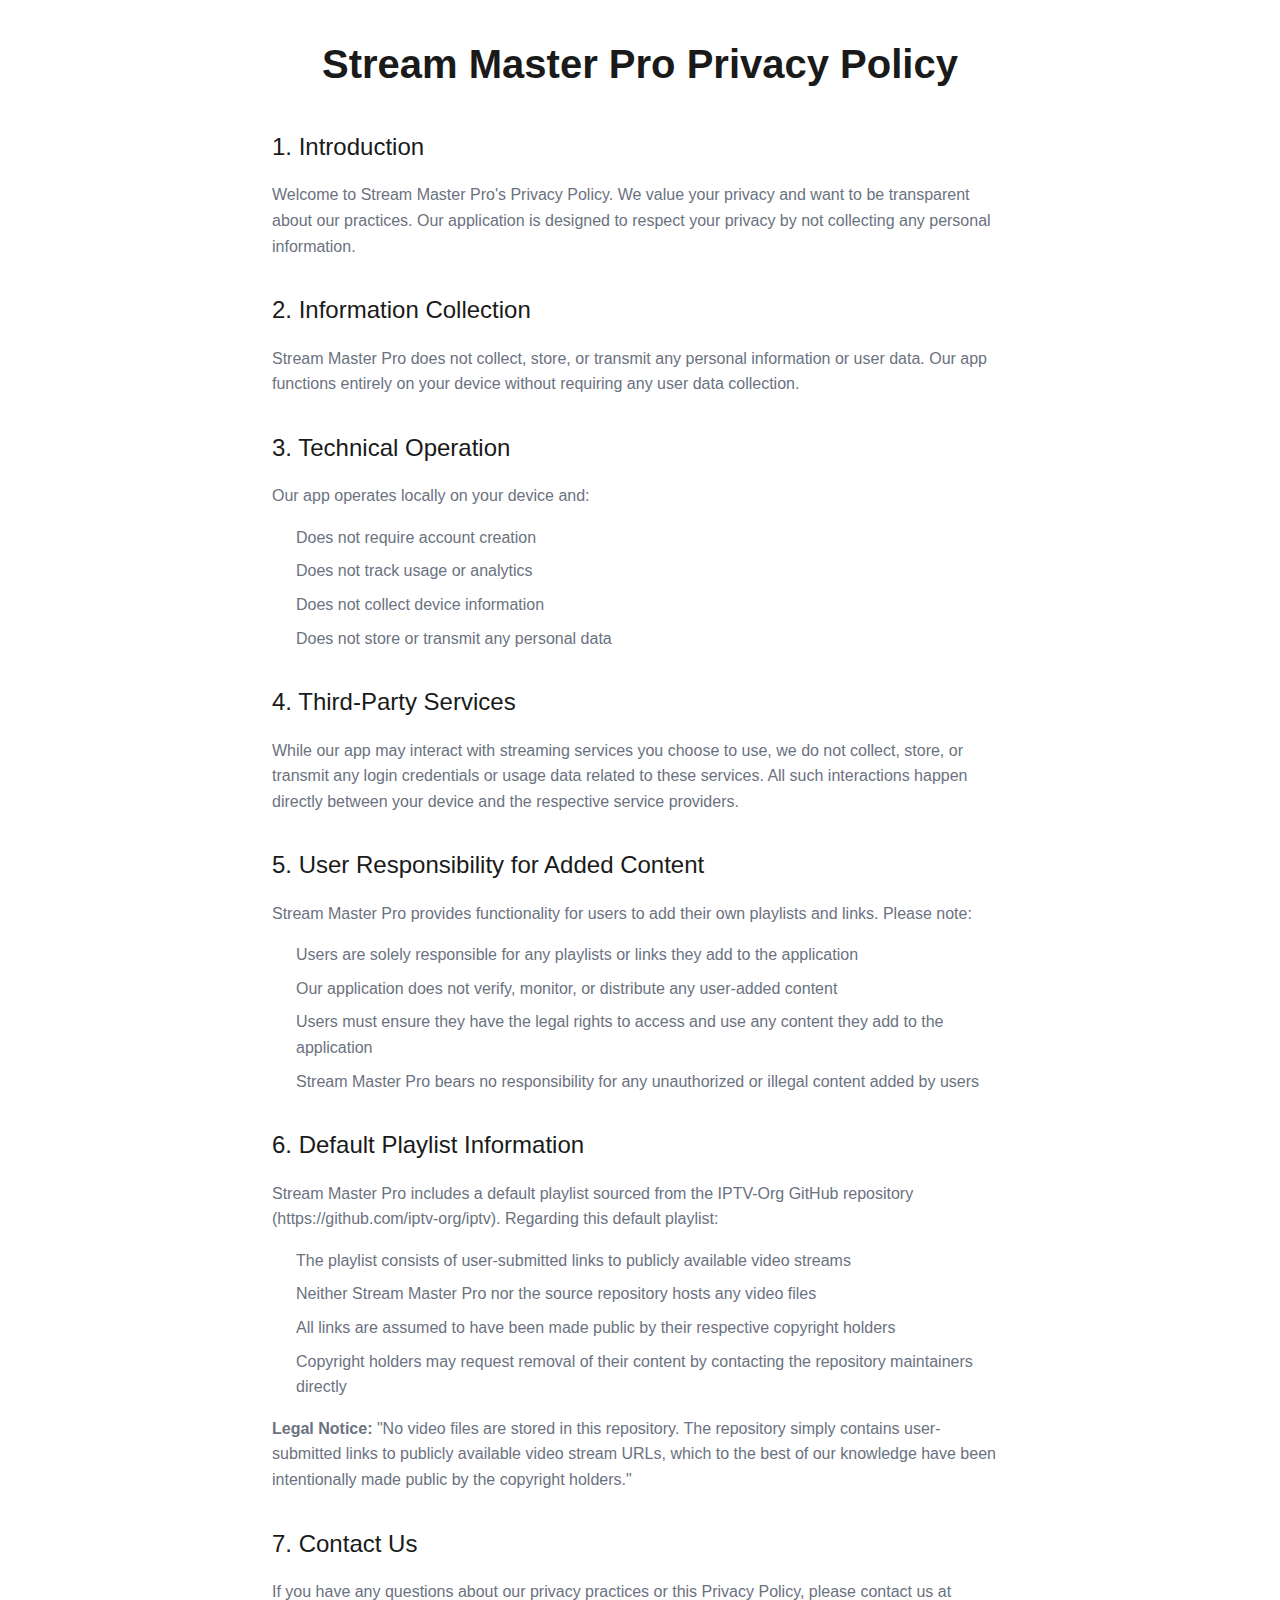
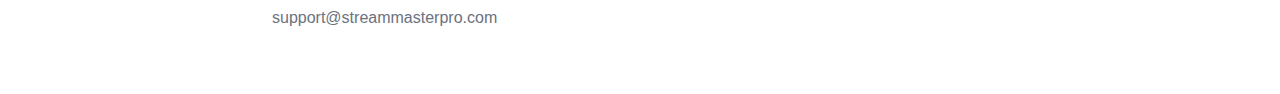
==== commit 89952f0c: "privacy plocy" ====
--- a/privacy-policy.html
+++ b/privacy-policy.html
@@ -143,7 +143,39 @@
             </div>
 
             <div class="privacy-section">
-                <h2>5. Contact Us</h2>
+                <h2>5. User Responsibility for Added Content</h2>
+                <p>Stream Master Pro provides functionality for users to add their own playlists and links. Please note:
+                </p>
+                <ul>
+                    <li>Users are solely responsible for any playlists or links they add to the application</li>
+                    <li>Our application does not verify, monitor, or distribute any user-added content</li>
+                    <li>Users must ensure they have the legal rights to access and use any content they add to the
+                        application</li>
+                    <li>Stream Master Pro bears no responsibility for any unauthorized or illegal content added by users
+                    </li>
+                </ul>
+            </div>
+
+            <div class="privacy-section">
+                <h2>6. Default Playlist Information</h2>
+                <p>Stream Master Pro includes a default playlist sourced from the IPTV-Org GitHub repository
+                    (https://github.com/iptv-org/iptv). Regarding this default playlist:</p>
+                <ul>
+                    <li>The playlist consists of user-submitted links to publicly available video streams</li>
+                    <li>Neither Stream Master Pro nor the source repository hosts any video files</li>
+                    <li>All links are assumed to have been made public by their respective copyright holders</li>
+                    <li>Copyright holders may request removal of their content by contacting the repository maintainers
+                        directly</li>
+                </ul>
+                <p><strong>Legal Notice:</strong> "No video files are stored in this repository. The repository simply
+                    contains
+                    user-submitted links to publicly available video stream URLs, which to the best of our knowledge
+                    have been
+                    intentionally made public by the copyright holders."</p>
+            </div>
+
+            <div class="privacy-section">
+                <h2>7. Contact Us</h2>
                 <p>If you have any questions about our privacy practices or this Privacy Policy, please contact us at
                     support@streammasterpro.com</p>
             </div>
